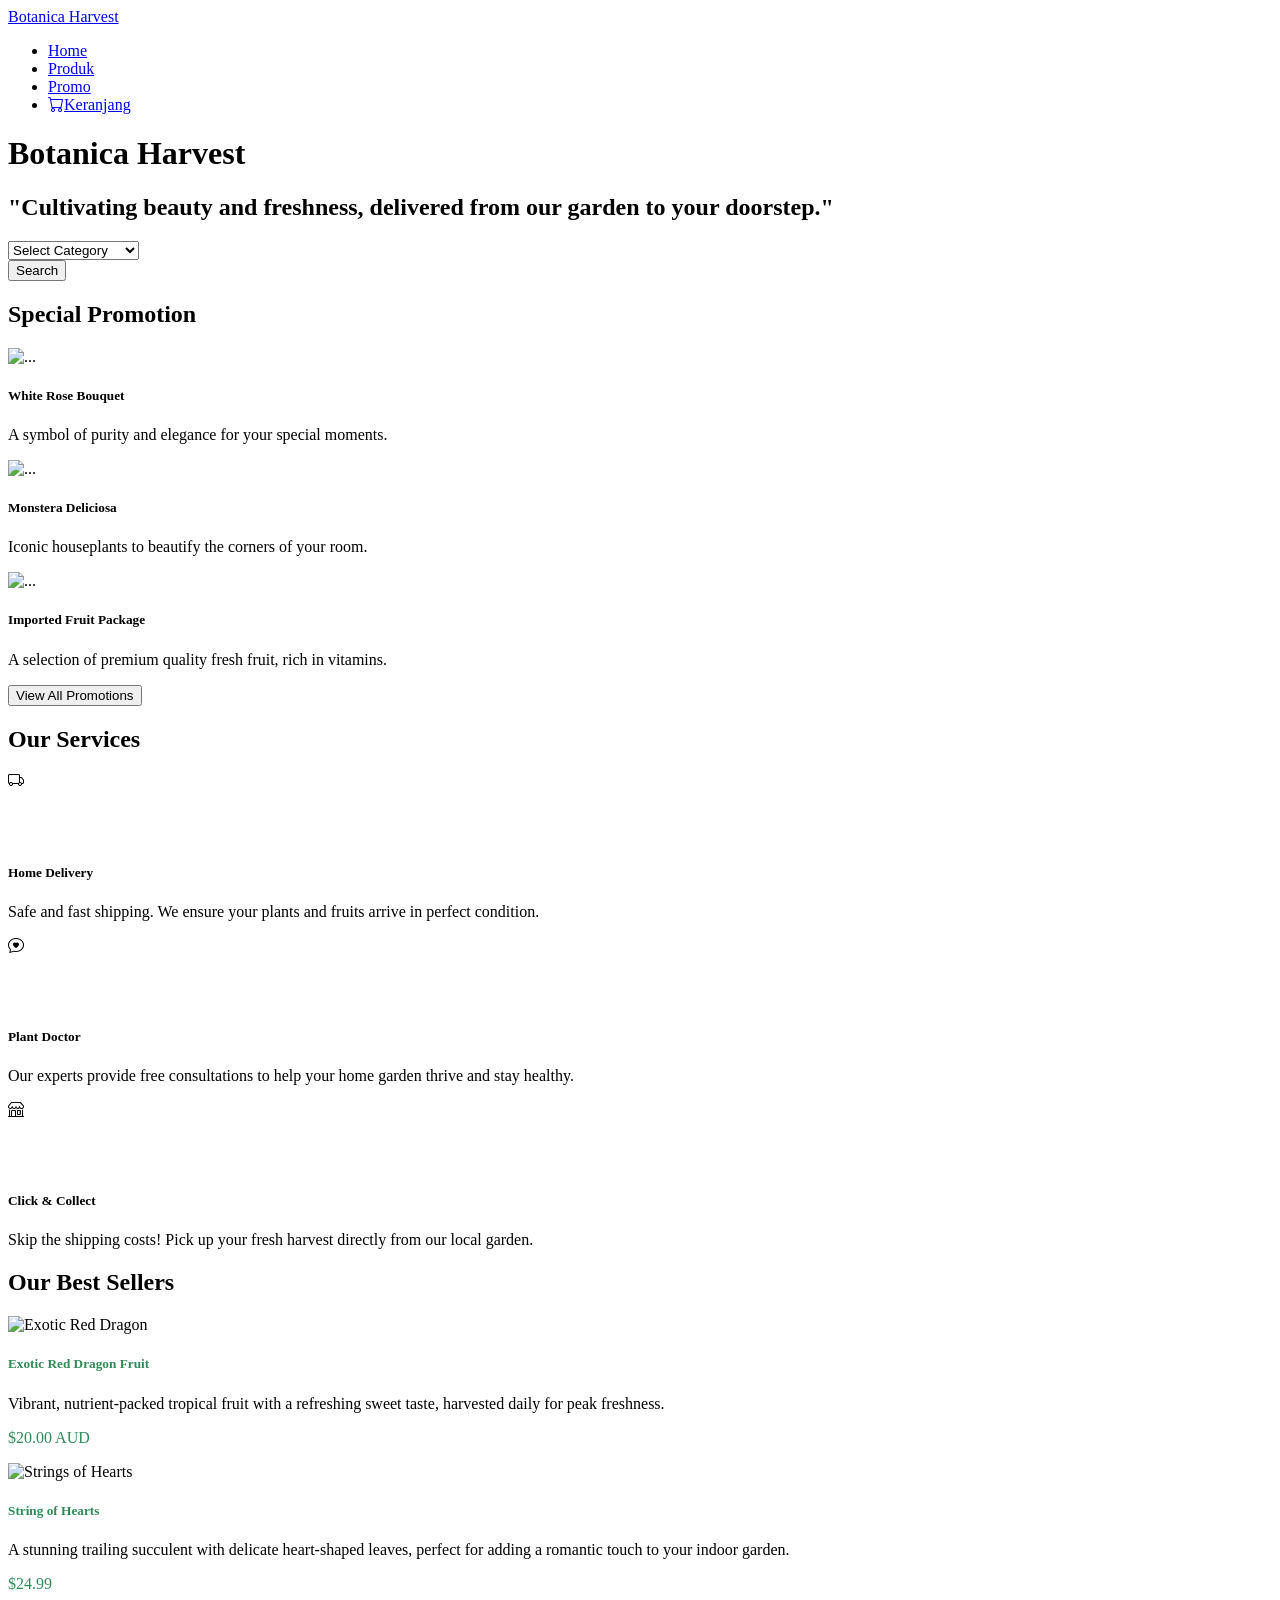
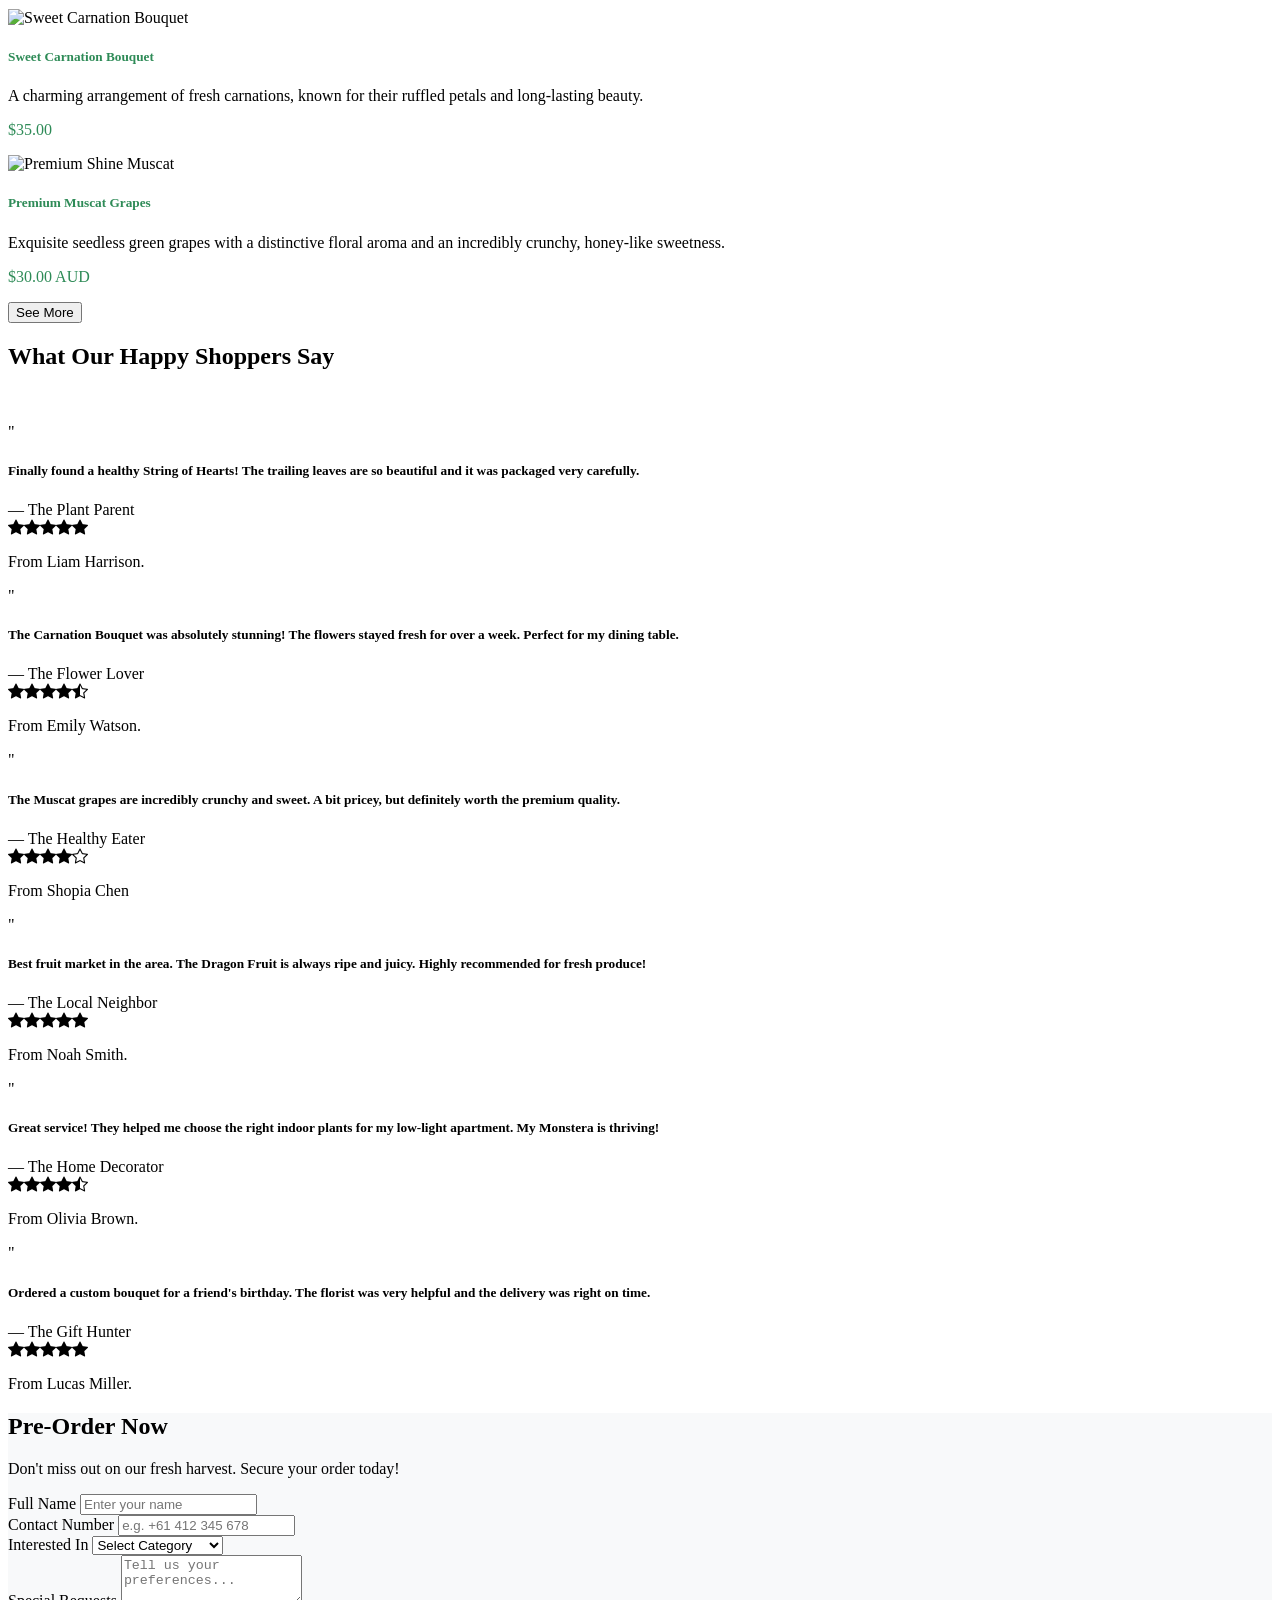
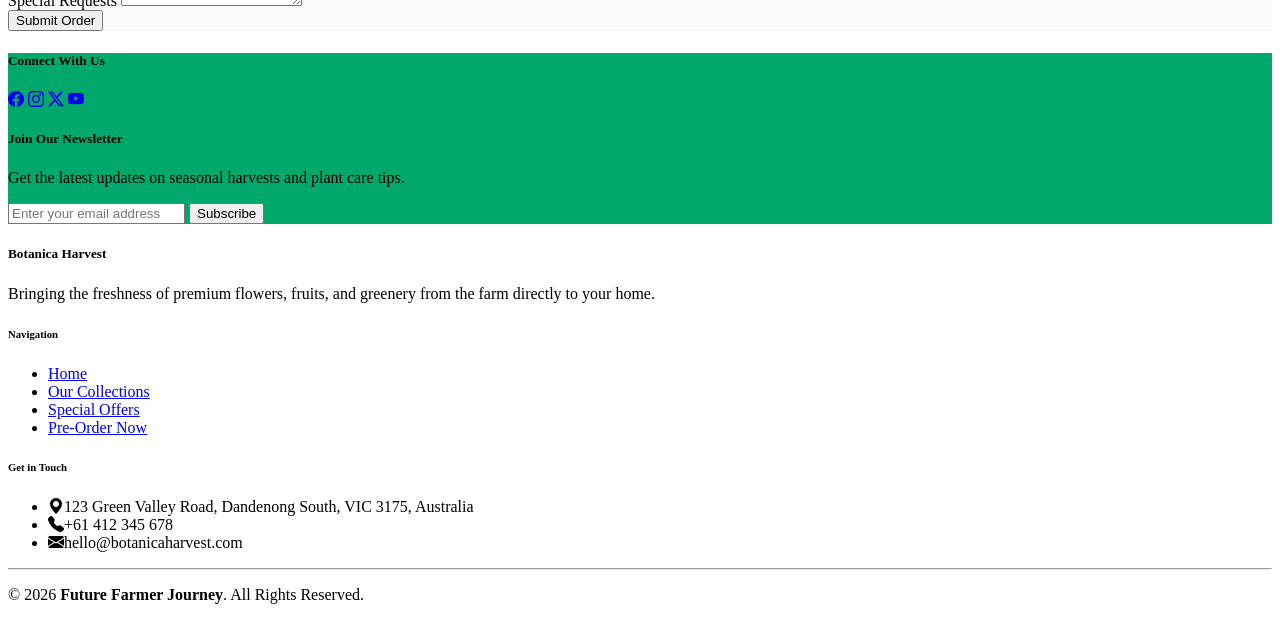
==== index.html @ 90f327cd "Add files via upload" ====
<!DOCTYPE html>
<html lang="en">
<head>
    <meta charset="UTF-8">
    <meta name="viewport" content="width=device-width, initial-scale=1.0">
    <title>Botanica Harvest | Home</title>
    
    <link rel="stylesheet" href="bootstrap-5.0.0-dist/css/bootstrap.min.css">
    <link rel="stylesheet" href="https://cdn.jsdelivr.net/npm/bootstrap-icons@1.13.1/font/bootstrap-icons.min.css">
    <link rel="stylesheet" href="css/style.css">
    <link rel="stylesheet" href="dist/css/lightbox.min.css">
</head>
<body>

    <nav class="navbar navbar-expand navbar-dark bg-dark main-color py-3">
        <div class="container-fluid"> 
            <a class="navbar-brand fw-bold fs-4 me-auto" href="index.html">Botanica Harvest</a>
            <ul class="navbar-nav flex-row">
                <li class="nav-item me-3 me-md-5">
                    <a class="nav-link active" aria-current="page" href="index.html">Home</a>
                </li>
                <li class="nav-item me-3 me-md-5">
                    <a class="nav-link" href="produk.html">Produk</a>
                </li>
                <li class="nav-item me-3 me-md-5">
                    <a class="nav-link" href="promo.html">Promo</a>
                </li>
                <li class="nav-item">
                    <a class="nav-link" href="keranjang.html"><i class="bi bi-cart"></i>Keranjang</a>
                </li>
            </ul>
        </div>
    </nav>

<div class="container-fluid banner align-items-center d-flex justify-content-center">
    <div class="container">
        <h1 class="text-light text-center display-5 mb-3">Botanica Harvest</h1>
        <h2 class="text-light text-center display-6 mb-4">"Cultivating beauty and freshness, delivered from our garden to your doorstep."</h2>
        <div class="col-md-8 offset-md-2">
            <div class="input-group input-group-lg mt-5">
                <select class="form-select" id="inputGroupSelect04">
                    <option selected>Select Category</option>
                    <option value="1">Fresh Bouquets</option>
                    <option value="2">Organic Fruits</option>
                    <option value="3">Indoor Plants</option>
                     <option value="4">Plant Consultation</option>
                </select>
                    <div class="input-group-append">
                        <button class="btn btn-lg btn-warning text-light" type="button">Search</button>
                    </div>
            </div>
        </div>
    </div>
</div>

<div class="container-fluid py-5">
    <div class="container">
        <h2 class="text-center ">Special Promotion</h2>
        <div class="row mt-5 g-4 justify-content-center">
    <div class="col-12 col-md-6 col-lg-4">
        <div class="card h-100 shadow-sm">
            <img src="image/product/thumb/white-flower.jpg" class="card-img-top" alt="...">
            <div class="card-body">
                <h5 class="card-title fw-bold">White Rose Bouquet</h5>
                <p class="card-text small">A symbol of purity and elegance for your special moments.</p>
            </div>
        </div>
    </div>

    <div class="col-12 col-md-6 col-lg-4">
        <div class="card h-100 shadow-sm">
            <img src="image/product/thumb/monstera.jpg" class="card-img-top" alt="...">
            <div class="card-body">
                <h5 class="card-title fw-bold">Monstera Deliciosa</h5>
                <p class="card-text small">Iconic houseplants to beautify the corners of your room.</p>
            </div>
        </div>
    </div>

    <div class="col-12 col-md-6 col-lg-4">
        <div class="card h-100 shadow-sm">
            <img src="image/product/thumb/premium-fruit.jpg" class="card-img-top" alt="...">
            <div class="card-body">
                <h5 class="card-title fw-bold">Imported Fruit Package</h5>
                <p class="card-text small">A selection of premium quality fresh fruit, rich in vitamins.</p>
            </div>
        </div>
    </div>
</div>
            <div class="text-center mt-4 d-flex justify-content-center">
                <button class="btn btn-warning btn-lg text-light">View All Promotions</button>
            </div>
        </div>
    </div>
</div>

<div class="container-fluid py-5 pelayanan">
    <div class="container">
        <h2 class="text-center text-light mb-5">Our Services</h2>

        <div class="row justify-content-center text-center text-light">

            <!-- Delivery -->
            <div class="col-sm-6 col-lg-4 mb-4 pelayanan-content">
            <div class="d-flex justify-content-center mb-3">
            <div class="icon-circle rounded-circle d-flex align-items-center justify-content-center border border-success border-2" style="width: 70px; height: 70px;">
            <i class="bi bi-truck fs-3 text-success"></i>
            </div>
            </div>
            <h5 class="text-success fw-bold">Home Delivery</h5>
            <p class="text-success small">Safe and fast shipping. We ensure your plants and fruits arrive in perfect condition.</p>
            </div>

            <!-- Doctor Plant -->
            <div class="col-sm-6 col-lg-4 mb-4 pelayanan-content">
            <div class="d-flex justify-content-center mb-3">
            <div class="icon-circle rounded-circle d-flex align-items-center justify-content-center border border-success border-2" style="width: 70px; height: 70px;">
            <i class="bi bi-chat-heart fs-3 text-success"></i>
            </div>
            </div>
            <h5 class="text-success fw-bold">Plant Doctor</h5>
            <p class="text-success small">Our experts provide free consultations to help your home garden thrive and stay healthy.</p>
            </div>
            <!-- Click & Collect -->
            <div class="col-sm-6 col-lg-4 mb-4 pelayanan-content">
            <div class="d-flex justify-content-center mb-3">
            <div class="icon-circle rounded-circle d-flex align-items-center justify-content-center border border-success border-2" style="width: 70px; height: 70px;">
            <i class="bi bi-shop fs-3 text-success"></i>
            </div>
            </div>
            <h5 class="text-success fw-bold">Click & Collect</h5>
           <p class="text-success small">Skip the shipping costs! Pick up your fresh harvest directly from our local garden.</p>
          </div>
        </div>
    </div>
</div>


<div class="container-fluid py-5 menu-favorit">
    <div class="container">
        <h2 class="text-center mb-5">Our Best Sellers</h2>

        <div class="row justify-content-center">

            <!-- Card 1:Exotic Red Dragon Fruit -->
            <div class="col-sm-6 col-lg-3 mb-4 menu-favorit-content">
                <div class="card border-0 shadow-sm">
                    <img src="image/product/thumb/dragon-fruit.jpg" class="card-img-top" alt="Exotic Red Dragon" style="height: 210px; object-fit: cover;">
                    <div class="card-body text-center">
                        <h5 class="card-title fw-bold" style="color: #2E8B57;">Exotic Red Dragon Fruit</h5>
                        <p class="card-text text-muted small">Vibrant, nutrient-packed tropical fruit with a refreshing sweet taste, harvested daily for peak freshness.</p>
                        <p class="fw-bold" style="color: #2E8B57;">$20.00 AUD</p>
                    </div>
                </div>
            </div>

            <!-- Card 2: String of Hearts -->
            <div class="col-sm-6 col-lg-3 mb-4 menu-favorit-content">
                <div class="card border-0 shadow-sm">
                    <img src="image/product/thumb/heart-string-plant.jpg" class="card-img-top" alt="Strings of Hearts" style="height: 210px; object-fit: cover;">
                    <div class="card-body text-center">
                        <h5 class="card-title fw-bold" style="color: #2E8B57;">String of Hearts</h5>
                        <p class="card-text text-muted small">A stunning trailing succulent with delicate heart-shaped leaves, perfect for adding a romantic touch to your indoor garden.</p>
                        <p class="fw-bold" style="color: #2E8B57;"<>$24.99</p>
                    </div>
                </div>
            </div>

            <!-- Card 3: Sweet Carnation Bouquet -->
            <div class="col-sm-6 col-lg-3 mb-4 menu-favorit-content">
                <div class="card border-0 shadow-sm">
                    <img src="image/product/thumb/buket-anyelir.jpg" class="card-img-top" alt="Sweet Carnation Bouquet" style="height: 210px; object-fit: cover;">
                    <div class="card-body text-center">
                        <h5 class="card-title fw-bold" style="color: #2E8B57;">Sweet Carnation Bouquet</h5>
                        <p class="card-text text-muted small">A charming arrangement of fresh carnations, known for their ruffled petals and long-lasting beauty.</p>
                        <p class="fw-bold" style="color: #2E8B57;">$35.00</p>
                    </div>
                </div>
            </div>

            <!-- Card 4: Premium Muscat Grapes -->
            <div class="col-sm-6 col-lg-3 mb-4 menu-favorit-content">
                <div class="card border-0 shadow-sm">
                    <img src="image/product/thumb/muscat-grape.jpg" class="card-img-top" alt="Premium Shine Muscat" style="height: 210px; object-fit: cover;">
                    <div class="card-body text-center">
                        <h5 class="card-title fw-bold" style="color: #2E8B57;">Premium Muscat Grapes</h5>
                        <p class="card-text text-muted small">Exquisite seedless green grapes with a distinctive floral aroma and an incredibly crunchy, honey-like sweetness.</p>
                        <p class="fw-bold" style="color: #2E8B57;">$30.00 AUD</p>
                    </div>
                </div>
            </div>

        </div>

        <!-- Buttom -->
        <div class="text-center mt-3">
            <button class="btn btn-warning btn-lg text-light px-4">See More</button>
        </div>

    </div>
</div>

<div class="container-fluid py-5 testimony">
    <div class="container">
        <h2 class="text-center text-light mb-2">What Our Happy Shoppers Say</h2>
        <p class="text-center mb-5" style="color: rgba(255,255,255,0.6); font-size: 0.95rem;">"Real stories from our botanical community about their harvest experience."</p>

        <div class="row g-4">

            <!-- Card 1 -->
            <div class="col-sm-6 col-lg-4">
                <div class="testimony-card">
                    <div class="quote-icon">"</div>
                    <h5>Finally found a healthy String of Hearts! The trailing leaves are so beautiful and it was packaged very carefully.</h5>
                    <div class="author">— The Plant Parent</div>
                    <div class="stars">
                        <i class="bi bi-star-fill"></i><i class="bi bi-star-fill"></i><i class="bi bi-star-fill"></i><i class="bi bi-star-fill"></i><i class="bi bi-star-fill"></i>
                    </div>
                    <p>From Liam Harrison.</p>
                </div>
            </div>

            <!-- Card 2 -->
            <div class="col-sm-6 col-lg-4">
                <div class="testimony-card">
                    <div class="quote-icon">"</div>
                    <h5>The Carnation Bouquet was absolutely stunning! The flowers stayed fresh for over a week. Perfect for my dining table.</h5>
                    <div class="author">— The Flower Lover</div>
                    <div class="stars">
                        <i class="bi bi-star-fill"></i><i class="bi bi-star-fill"></i><i class="bi bi-star-fill"></i><i class="bi bi-star-fill"></i><i class="bi bi-star-half"></i>
                    </div>
                    <p>From Emily Watson.</p>
                </div>
            </div>

            <!-- Card 3 -->
            <div class="col-sm-6 col-lg-4">
                <div class="testimony-card">
                    <div class="quote-icon">"</div>
                    <h5>The Muscat grapes are incredibly crunchy and sweet. A bit pricey, but definitely worth the premium quality.</h5>
                    <div class="author">— The Healthy Eater</div>
                    <div class="stars">
                        <i class="bi bi-star-fill"></i><i class="bi bi-star-fill"></i><i class="bi bi-star-fill"></i><i class="bi bi-star-fill"></i><i class="bi bi-star"></i>
                    </div>
                    <p>From Shopia Chen</p>
                </div>
            </div>

            <!-- Card 4 -->
            <div class="col-sm-6 col-lg-4">
                <div class="testimony-card">
                    <div class="quote-icon">"</div>
                    <h5>Best fruit market in the area. The Dragon Fruit is always ripe and juicy. Highly recommended for fresh produce!</h5>
                    <div class="author">— The Local Neighbor</div>
                    <div class="stars">
                        <i class="bi bi-star-fill"></i><i class="bi bi-star-fill"></i><i class="bi bi-star-fill"></i><i class="bi bi-star-fill"></i><i class="bi bi-star-fill"></i>
                    </div>
                    <p>From Noah Smith.</p>
                </div>
            </div>

            <!-- Card 5 -->
            <div class="col-sm-6 col-lg-4">
                <div class="testimony-card">
                    <div class="quote-icon">"</div>
                    <h5>Great service! They helped me choose the right indoor plants for my low-light apartment. My Monstera is thriving!</h5>
                    <div class="author">— The Home Decorator</div>
                    <div class="stars">
                        <i class="bi bi-star-fill"></i><i class="bi bi-star-fill"></i><i class="bi bi-star-fill"></i><i class="bi bi-star-fill"></i><i class="bi bi-star-half"></i>
                    </div>
                    <p>From Olivia Brown.</p>
                </div>
            </div>

            <!-- Card 6 -->
            <div class="col-sm-6 col-lg-4">
                <div class="testimony-card">
                    <div class="quote-icon">"</div>
                    <h5>Ordered a custom bouquet for a friend's birthday. The florist was very helpful and the delivery was right on time.</h5>
                    <div class="author">— The Gift Hunter</div>
                    <div class="stars">
                        <i class="bi bi-star-fill"></i><i class="bi bi-star-fill"></i><i class="bi bi-star-fill"></i><i class="bi bi-star-fill"></i><i class="bi bi-star-fill"></i>
                    </div>
                    <p>From Lucas Miller.</p>
                </div>
            </div>
        </div>
    </div>
</div>

<div class="container-fluid py-5" style="background-color: #f8f9fa;">
    <div class="container">

        <h2 class="text-center text-success fw-bold mb-2">Pre-Order Now</h2>
        <p class="text-center text-muted mb-5">Don't miss out on our fresh harvest. Secure your order today!</p>

        <div class="row justify-content-center">
            <div class="col-md-6 border border-success p-4 rounded-3 bg-white shadow-sm">

                <div class="mb-3">
                    <label class="form-label fw-bold text-success">Full Name</label>
                    <input type="text" class="form-control border-success" placeholder="Enter your name">
                </div>

                <div class="mb-3">
                    <label class="form-label fw-bold text-success">Contact Number</label>
                    <input type="text" class="form-control border-success" placeholder="e.g. +61 412 345 678">
                </div>

                <div class="mb-3">
                    <label class="form-label fw-bold text-success">Interested In</label>
                    <select class="form-select border-success">
                        <option selected>Select Category</option>
                        <option value="1">Fresh Bouquets</option>
                        <option value="2">Exotic Fruits</option>
                        <option value="3">Indoor Plants</option>
                        <option value="4">Plant Consultation</option>
                    </select>
                </div>

                <div class="mb-4">
                    <label class="form-label fw-bold text-success">Special Requests</label>
                    <textarea class="form-control border-success" rows="3" placeholder="Tell us your preferences..."></textarea>
                </div>

                <div class="d-grid">
                    <button class="btn btn-success text-light fw-bold py-2">Submit Order</button>
                </div>

            </div>
        </div>

    </div>
</div>

<!-- SECTION FOOTER -->
<div class="container-fluid py-5" style="background-color: #00A86B ;">
    <div class="container">

        <h5 class="text-center text-light mb-4 fw-bold">Connect With Us</h5>
        <div class="d-flex justify-content-center mb-5" style="gap: 50px">
            <a href="#" class="text-light fs-3"><i class="bi bi-facebook"></i></a>
            <a href="#" class="text-light fs-3"><i class="bi bi-instagram"></i></a>
            <a href="#" class="text-light fs-3"><i class="bi bi-twitter-x"></i></a>
            <a href="#" class="text-light fs-3"><i class="bi bi-youtube"></i></a>
        </div>

        <h5 class="text-center text-light mb-1 fw-bold">Join Our Newsletter</h5>
        <p class="text-center text-light opacity-50 mb-4">Get the latest updates on seasonal harvests and plant care tips.</p>

        <div class="row justify-content-center">
            <div class="col-md-6">
                <div class="input-group shadow-sm">
                    <input type="email" class="form-control border-0" placeholder="Enter your email address">
                    <button class="btn btn-success text-light fw-bold px-4">Subscribe</button>
                </div>
            </div>
        </div>

    </div>
</div>

<footer class="bg-dark text-light py-5">
    <div class="container">
        <div class="row text-center text-md-start">

            <div class="col-md-4 mb-4 mb-md-0">
                <h5 class="fw-bold text-success">Botanica Harvest</h5>
                <p class="text-muted small">Bringing the freshness of premium flowers, fruits, and greenery from the farm directly to your home.</p>
            </div>

            <div class="col-md-4 mb-4 mb-md-0">
                <h6 class="fw-bold mb-3">Navigation</h6>
                <ul class="list-unstyled">
                    <li><a href="#" class="text-muted text-decoration-none small">Home</a></li>
                    <li><a href="#" class="text-muted text-decoration-none small">Our Collections</a></li>
                    <li><a href="#" class="text-muted text-decoration-none small">Special Offers</a></li>
                    <li><a href="#" class="text-muted text-decoration-none small">Pre-Order Now</a></li>
                </ul>
            </div>
            
            <div class="col-md-4">
                <h6 class="fw-bold mb-3">Get in Touch</h6>
                <ul class="list-unstyled text-muted small">
                    <li class="mb-2"><i class="bi bi-geo-alt-fill me-2 text-success"></i>123 Green Valley Road, Dandenong South, VIC 3175, Australia</li>
                    <li class="mb-2"><i class="bi bi-telephone-fill me-2 text-success"></i>+61 412 345 678</li>
                    <li><i class="bi bi-envelope-fill me-2 text-success"></i>hello@botanicaharvest.com</li>
                </ul>
            </div>
        </div>

        <hr class="border-secondary mt-5 mb-4">
        
        <p class="text-center text-muted small mb-0">
            &copy; 2026 <strong>Future Farmer Journey</strong>. All Rights Reserved.
        </p>
    </div>
</footer>
<script src="https://cdn.jsdelivr.net/npm/bootstrap@5.3.0/dist/js/bootstrap.bundle.min.j
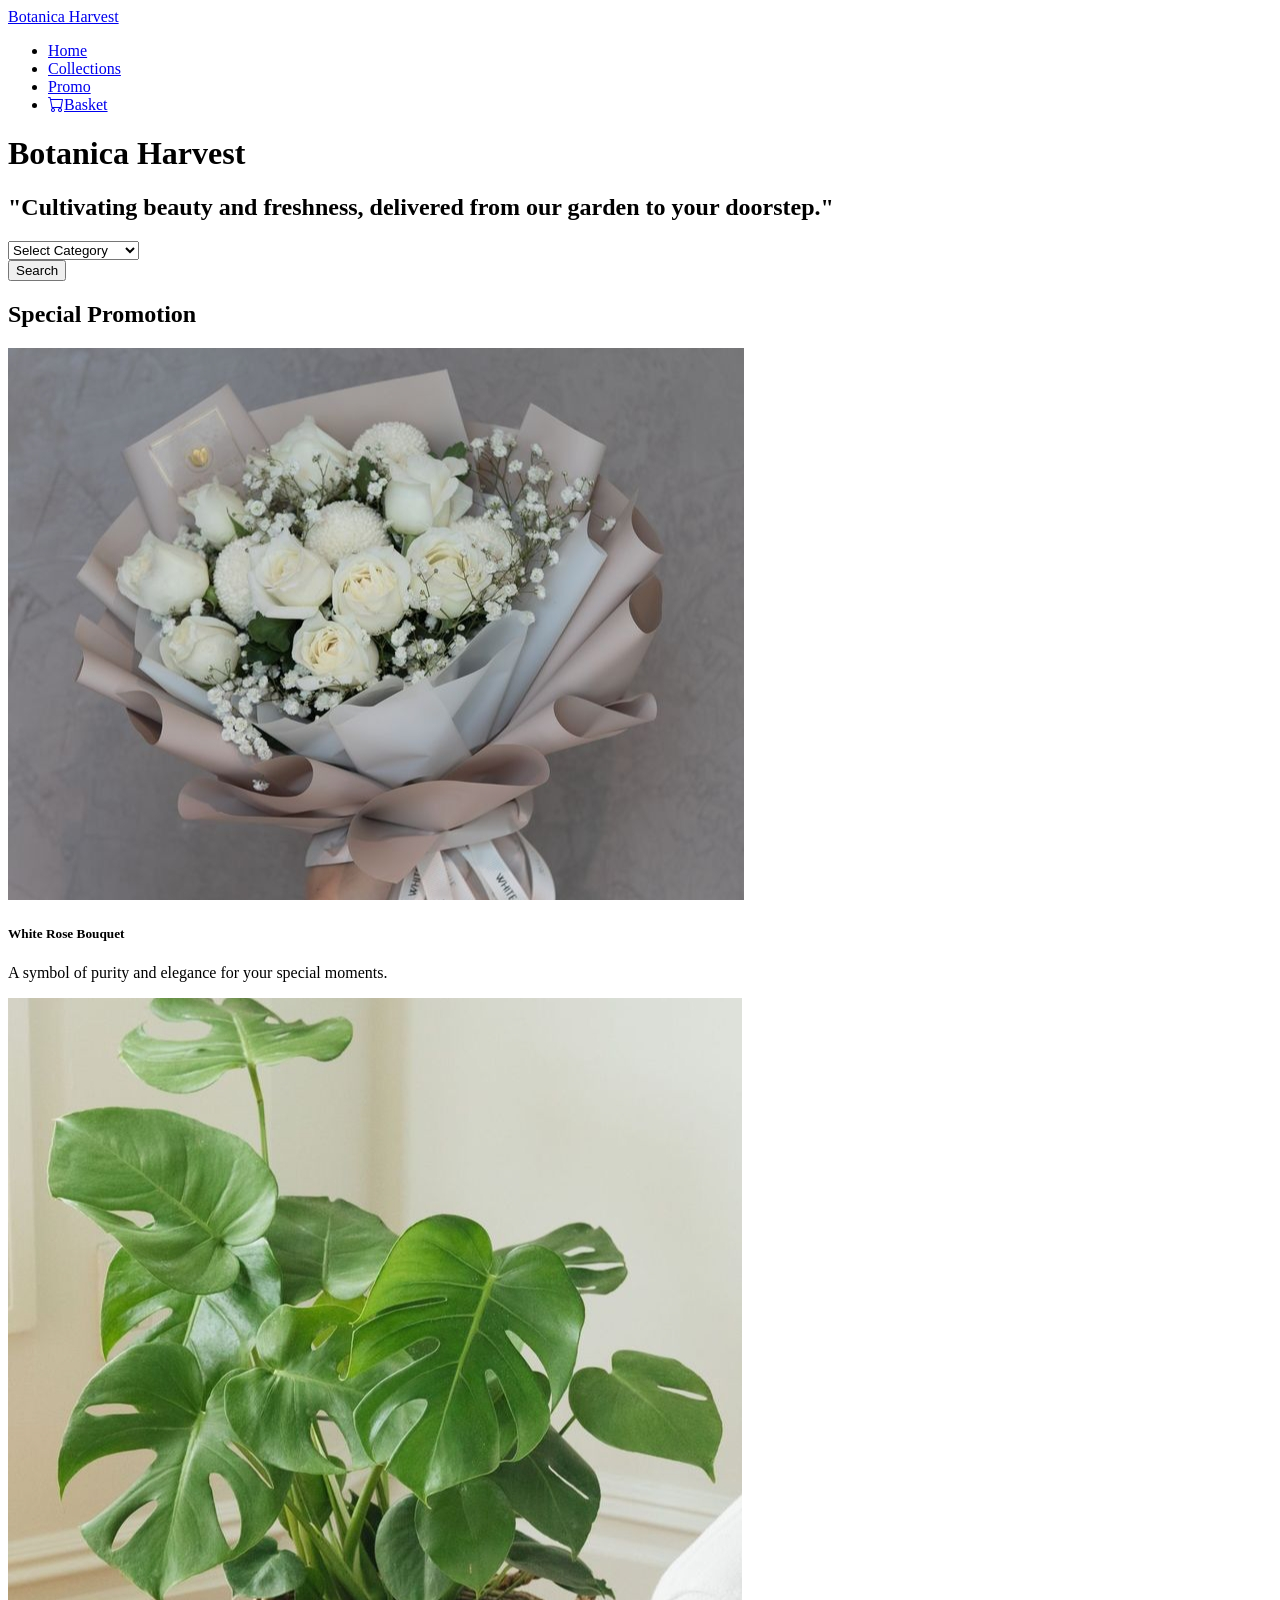
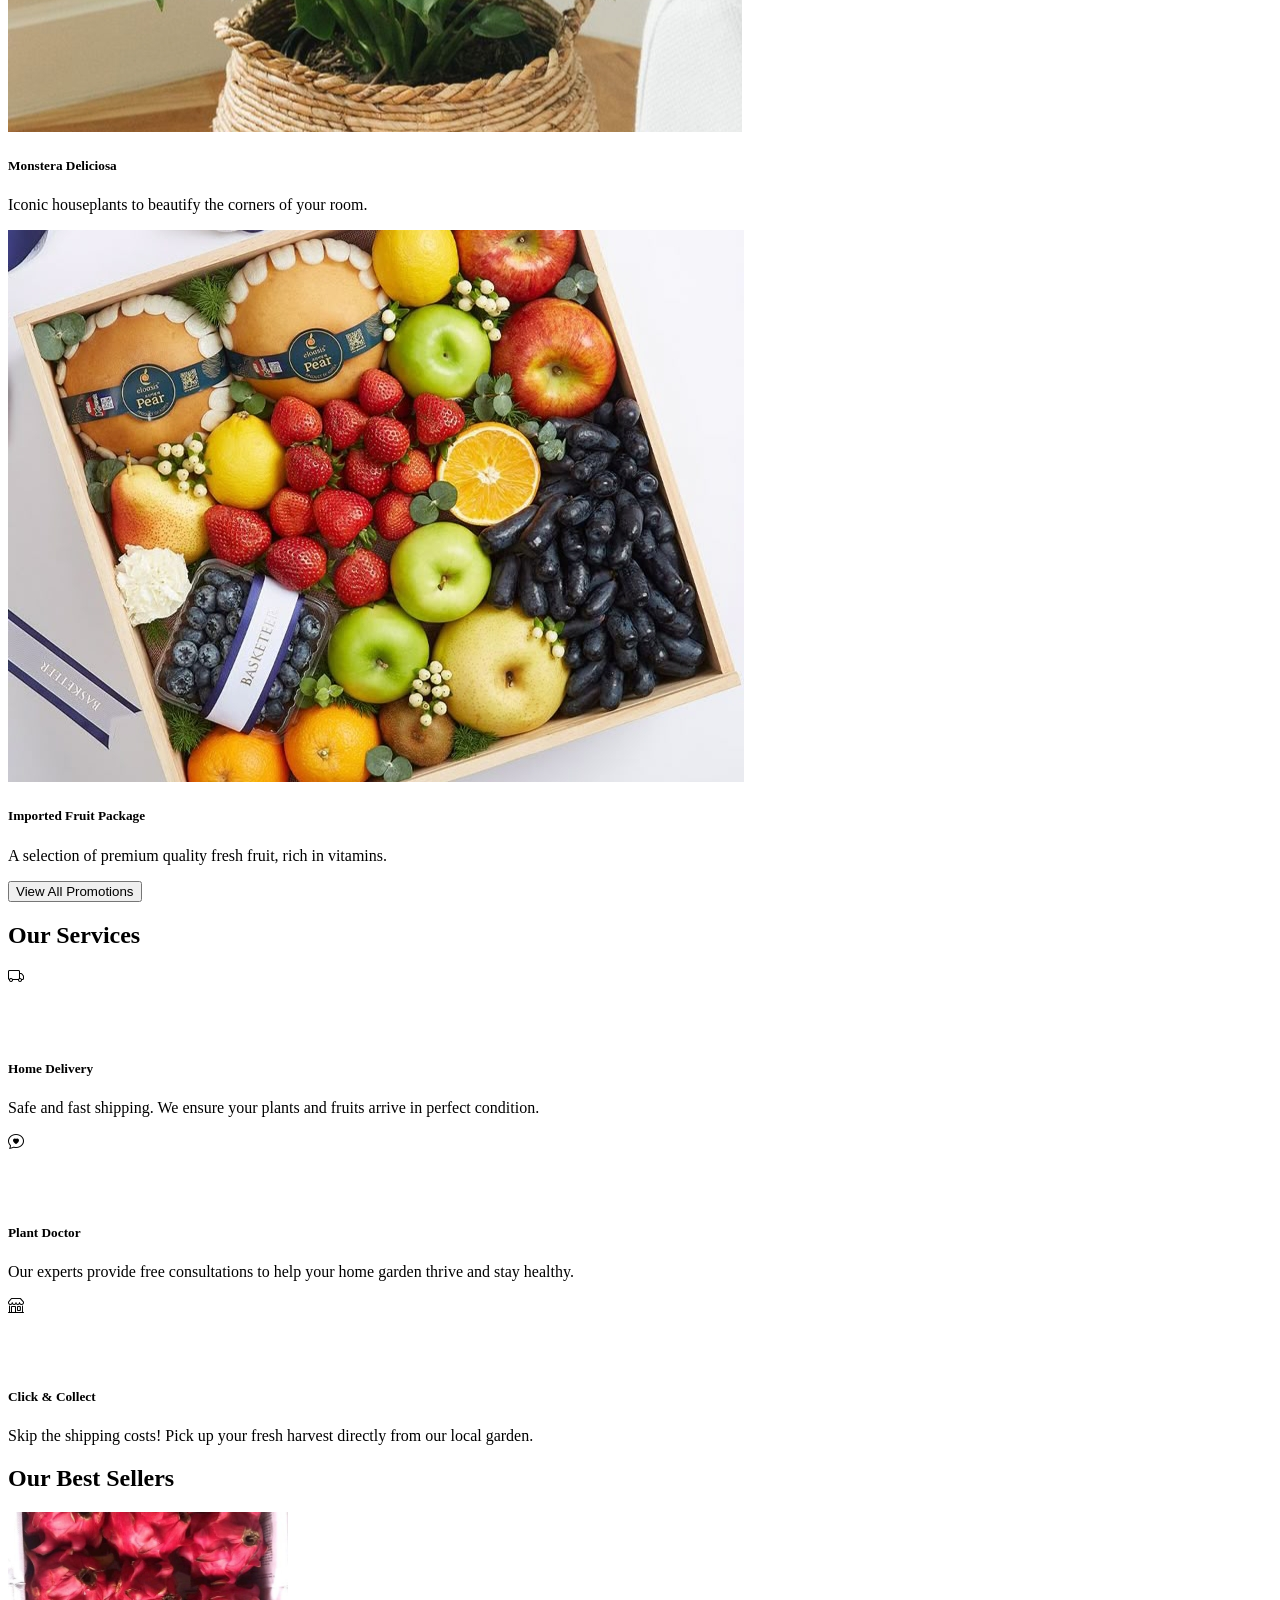
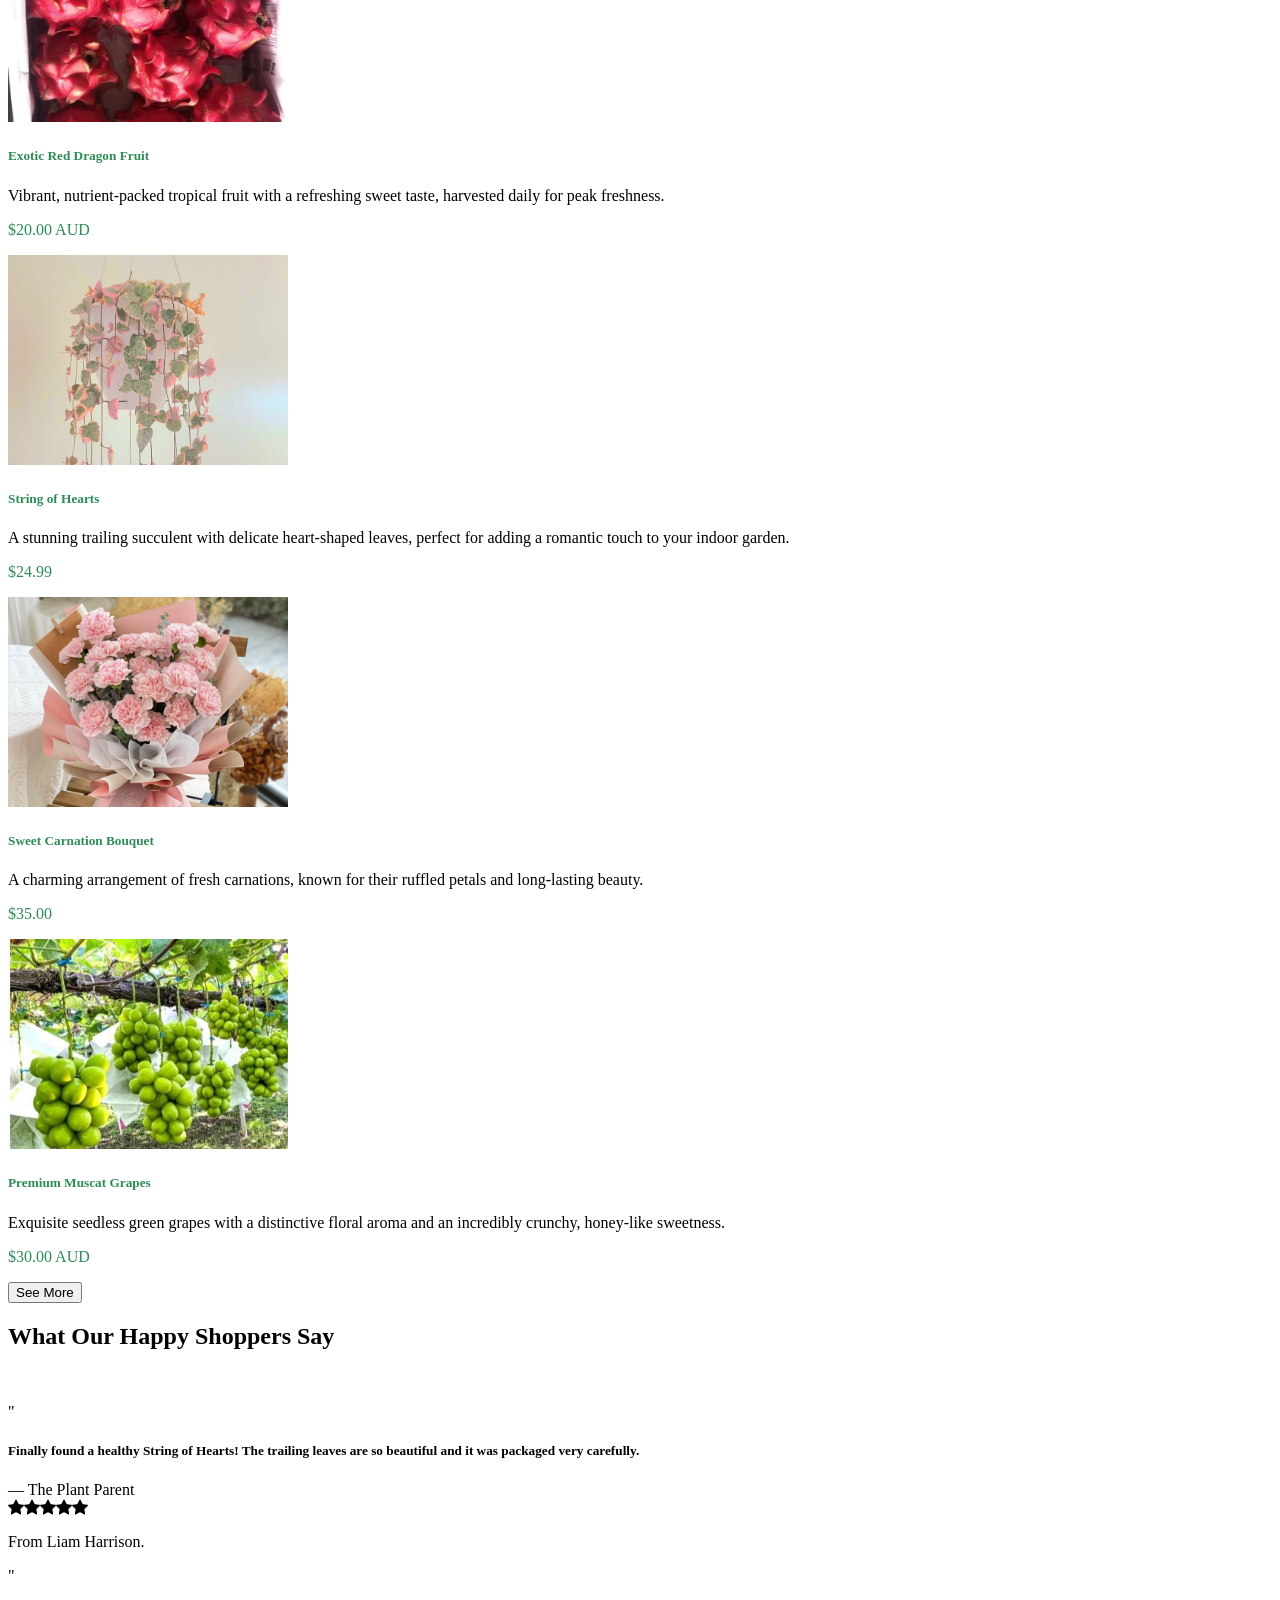
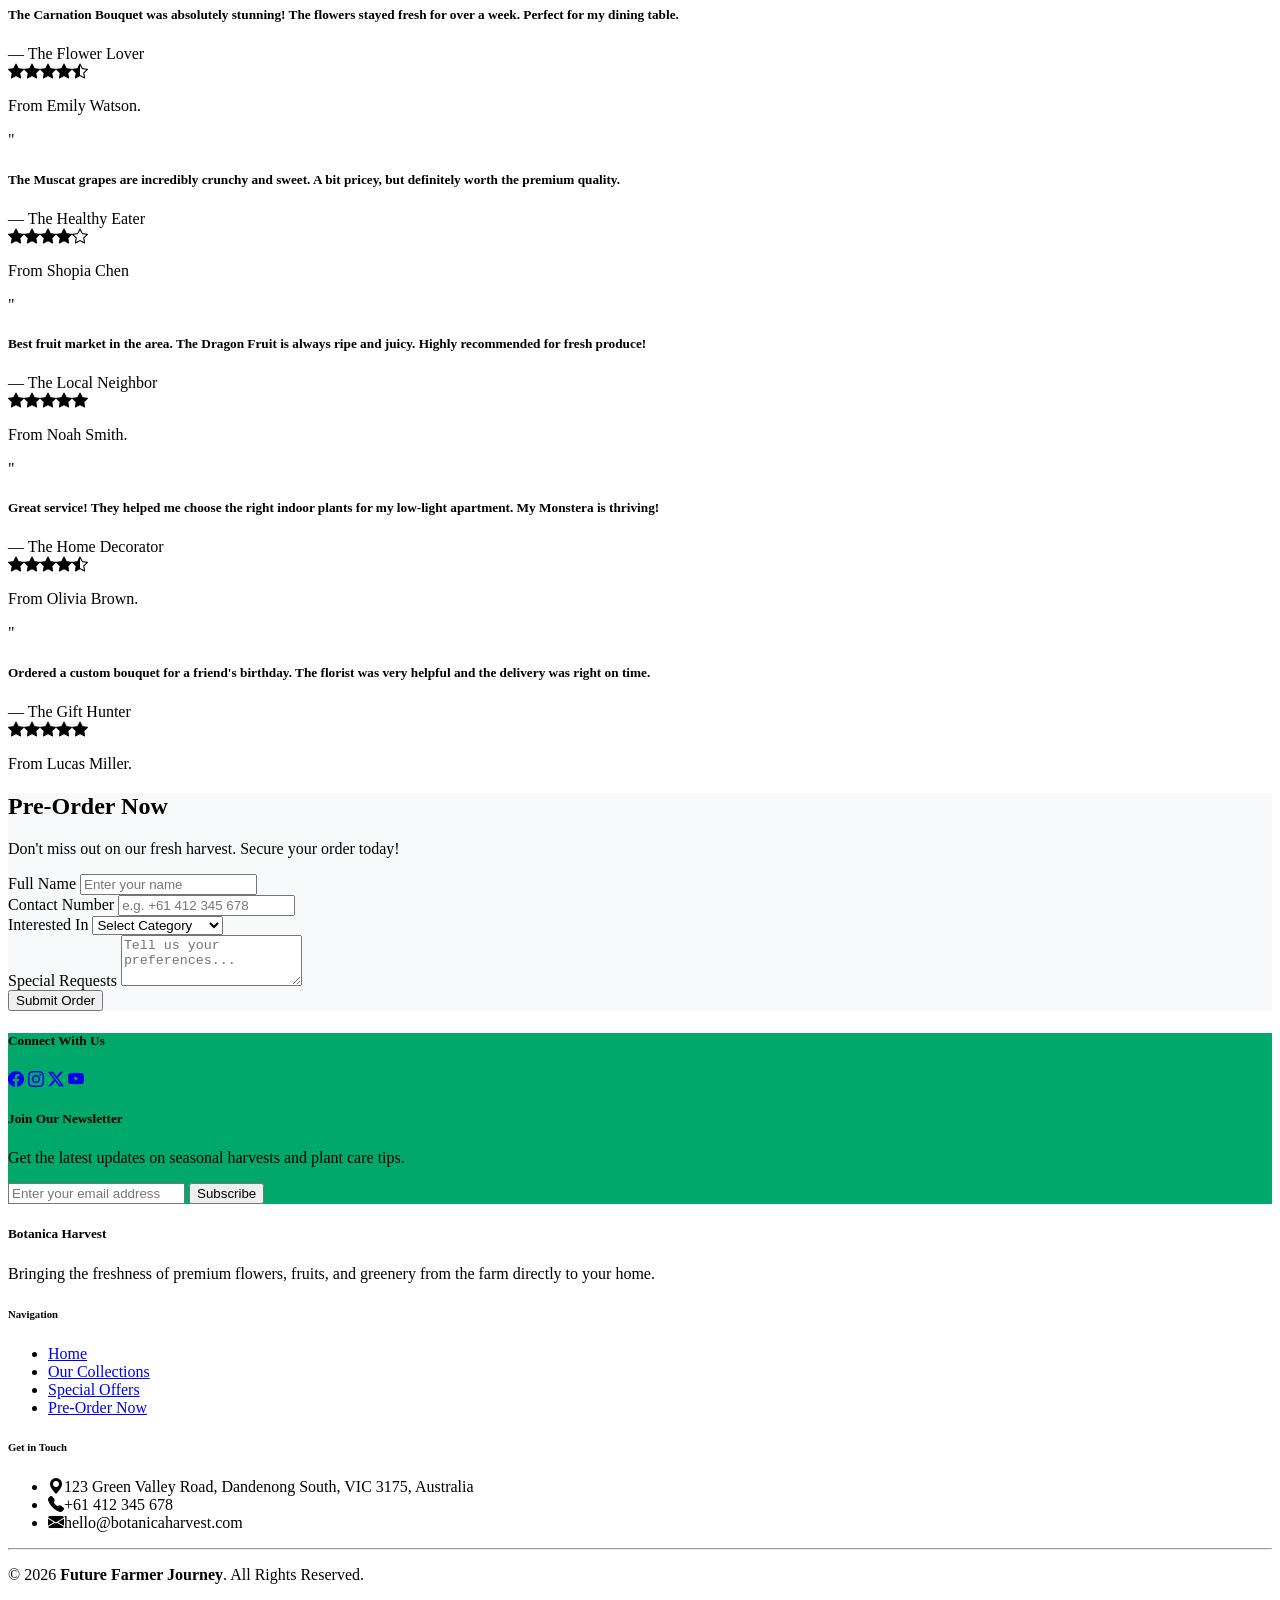
==== commit 0749b35c: "Add files via upload" ====
--- a/index.html
+++ b/index.html
@@ -20,13 +20,13 @@
                     <a class="nav-link active" aria-current="page" href="index.html">Home</a>
                 </li>
                 <li class="nav-item me-3 me-md-5">
-                    <a class="nav-link" href="produk.html">Produk</a>
+                    <a class="nav-link" href="produk.html">Collections</a>
                 </li>
                 <li class="nav-item me-3 me-md-5">
                     <a class="nav-link" href="promo.html">Promo</a>
                 </li>
                 <li class="nav-item">
-                    <a class="nav-link" href="keranjang.html"><i class="bi bi-cart"></i>Keranjang</a>
+                    <a class="nav-link" href="keranjang.html"><i class="bi bi-cart"></i>Basket</a>
                 </li>
             </ul>
         </div>
@@ -42,7 +42,7 @@
                     <option selected>Select Category</option>
                     <option value="1">Fresh Bouquets</option>
                     <option value="2">Organic Fruits</option>
-                    <option value="3">Indoor Plants</option>
+                    <option value="3">House Plants</option>
                      <option value="4">Plant Consultation</option>
                 </select>
                     <div class="input-group-append">
@@ -59,7 +59,7 @@
         <div class="row mt-5 g-4 justify-content-center">
     <div class="col-12 col-md-6 col-lg-4">
         <div class="card h-100 shadow-sm">
-            <img src="image/product/thumb/white-flower.jpg" class="card-img-top" alt="...">
+            <img src="white-flower.jpg" class="card-img-top" alt="...">
             <div class="card-body">
                 <h5 class="card-title fw-bold">White Rose Bouquet</h5>
                 <p class="card-text small">A symbol of purity and elegance for your special moments.</p>
@@ -69,7 +69,7 @@
 
     <div class="col-12 col-md-6 col-lg-4">
         <div class="card h-100 shadow-sm">
-            <img src="image/product/thumb/monstera.jpg" class="card-img-top" alt="...">
+            <img src="monstera.jpg" class="card-img-top" alt="...">
             <div class="card-body">
                 <h5 class="card-title fw-bold">Monstera Deliciosa</h5>
                 <p class="card-text small">Iconic houseplants to beautify the corners of your room.</p>
@@ -79,7 +79,7 @@
 
     <div class="col-12 col-md-6 col-lg-4">
         <div class="card h-100 shadow-sm">
-            <img src="image/product/thumb/premium-fruit.jpg" class="card-img-top" alt="...">
+            <img src="premium-fruit.jpg" class="card-img-top" alt="...">
             <div class="card-body">
                 <h5 class="card-title fw-bold">Imported Fruit Package</h5>
                 <p class="card-text small">A selection of premium quality fresh fruit, rich in vitamins.</p>
@@ -145,7 +145,7 @@
             <!-- Card 1:Exotic Red Dragon Fruit -->
             <div class="col-sm-6 col-lg-3 mb-4 menu-favorit-content">
                 <div class="card border-0 shadow-sm">
-                    <img src="image/product/thumb/dragon-fruit.jpg" class="card-img-top" alt="Exotic Red Dragon" style="height: 210px; object-fit: cover;">
+                    <img src="dragon-fruit.jpg" class="card-img-top" alt="Exotic Red Dragon" style="height: 210px; object-fit: cover;">
                     <div class="card-body text-center">
                         <h5 class="card-title fw-bold" style="color: #2E8B57;">Exotic Red Dragon Fruit</h5>
                         <p class="card-text text-muted small">Vibrant, nutrient-packed tropical fruit with a refreshing sweet taste, harvested daily for peak freshness.</p>
@@ -157,7 +157,7 @@
             <!-- Card 2: String of Hearts -->
             <div class="col-sm-6 col-lg-3 mb-4 menu-favorit-content">
                 <div class="card border-0 shadow-sm">
-                    <img src="image/product/thumb/heart-string-plant.jpg" class="card-img-top" alt="Strings of Hearts" style="height: 210px; object-fit: cover;">
+                    <img src="heart-string-plant.jpg" class="card-img-top" alt="Strings of Hearts" style="height: 210px; object-fit: cover;">
                     <div class="card-body text-center">
                         <h5 class="card-title fw-bold" style="color: #2E8B57;">String of Hearts</h5>
                         <p class="card-text text-muted small">A stunning trailing succulent with delicate heart-shaped leaves, perfect for adding a romantic touch to your indoor garden.</p>
@@ -169,7 +169,7 @@
             <!-- Card 3: Sweet Carnation Bouquet -->
             <div class="col-sm-6 col-lg-3 mb-4 menu-favorit-content">
                 <div class="card border-0 shadow-sm">
-                    <img src="image/product/thumb/buket-anyelir.jpg" class="card-img-top" alt="Sweet Carnation Bouquet" style="height: 210px; object-fit: cover;">
+                    <img src="buket-anyelir.jpg" class="card-img-top" alt="Sweet Carnation Bouquet" style="height: 210px; object-fit: cover;">
                     <div class="card-body text-center">
                         <h5 class="card-title fw-bold" style="color: #2E8B57;">Sweet Carnation Bouquet</h5>
                         <p class="card-text text-muted small">A charming arrangement of fresh carnations, known for their ruffled petals and long-lasting beauty.</p>
@@ -181,7 +181,7 @@
             <!-- Card 4: Premium Muscat Grapes -->
             <div class="col-sm-6 col-lg-3 mb-4 menu-favorit-content">
                 <div class="card border-0 shadow-sm">
-                    <img src="image/product/thumb/muscat-grape.jpg" class="card-img-top" alt="Premium Shine Muscat" style="height: 210px; object-fit: cover;">
+                    <img src="muscat-grape.jpg" class="card-img-top" alt="Premium Shine Muscat" style="height: 210px; object-fit: cover;">
                     <div class="card-body text-center">
                         <h5 class="card-title fw-bold" style="color: #2E8B57;">Premium Muscat Grapes</h5>
                         <p class="card-text text-muted small">Exquisite seedless green grapes with a distinctive floral aroma and an incredibly crunchy, honey-like sweetness.</p>
@@ -373,7 +373,7 @@
                 <h6 class="fw-bold mb-3">Navigation</h6>
                 <ul class="list-unstyled">
                     <li><a href="#" class="text-muted text-decoration-none small">Home</a></li>
-                    <li><a href="#" class="text-muted text-decoration-none small">Our Collections</a></li>
+                    <li><a href="produk.html" class="text-muted text-decoration-none small">Our Collections</a></li>
                     <li><a href="#" class="text-muted text-decoration-none small">Special Offers</a></li>
                     <li><a href="#" class="text-muted text-decoration-none small">Pre-Order Now</a></li>
                 </ul>
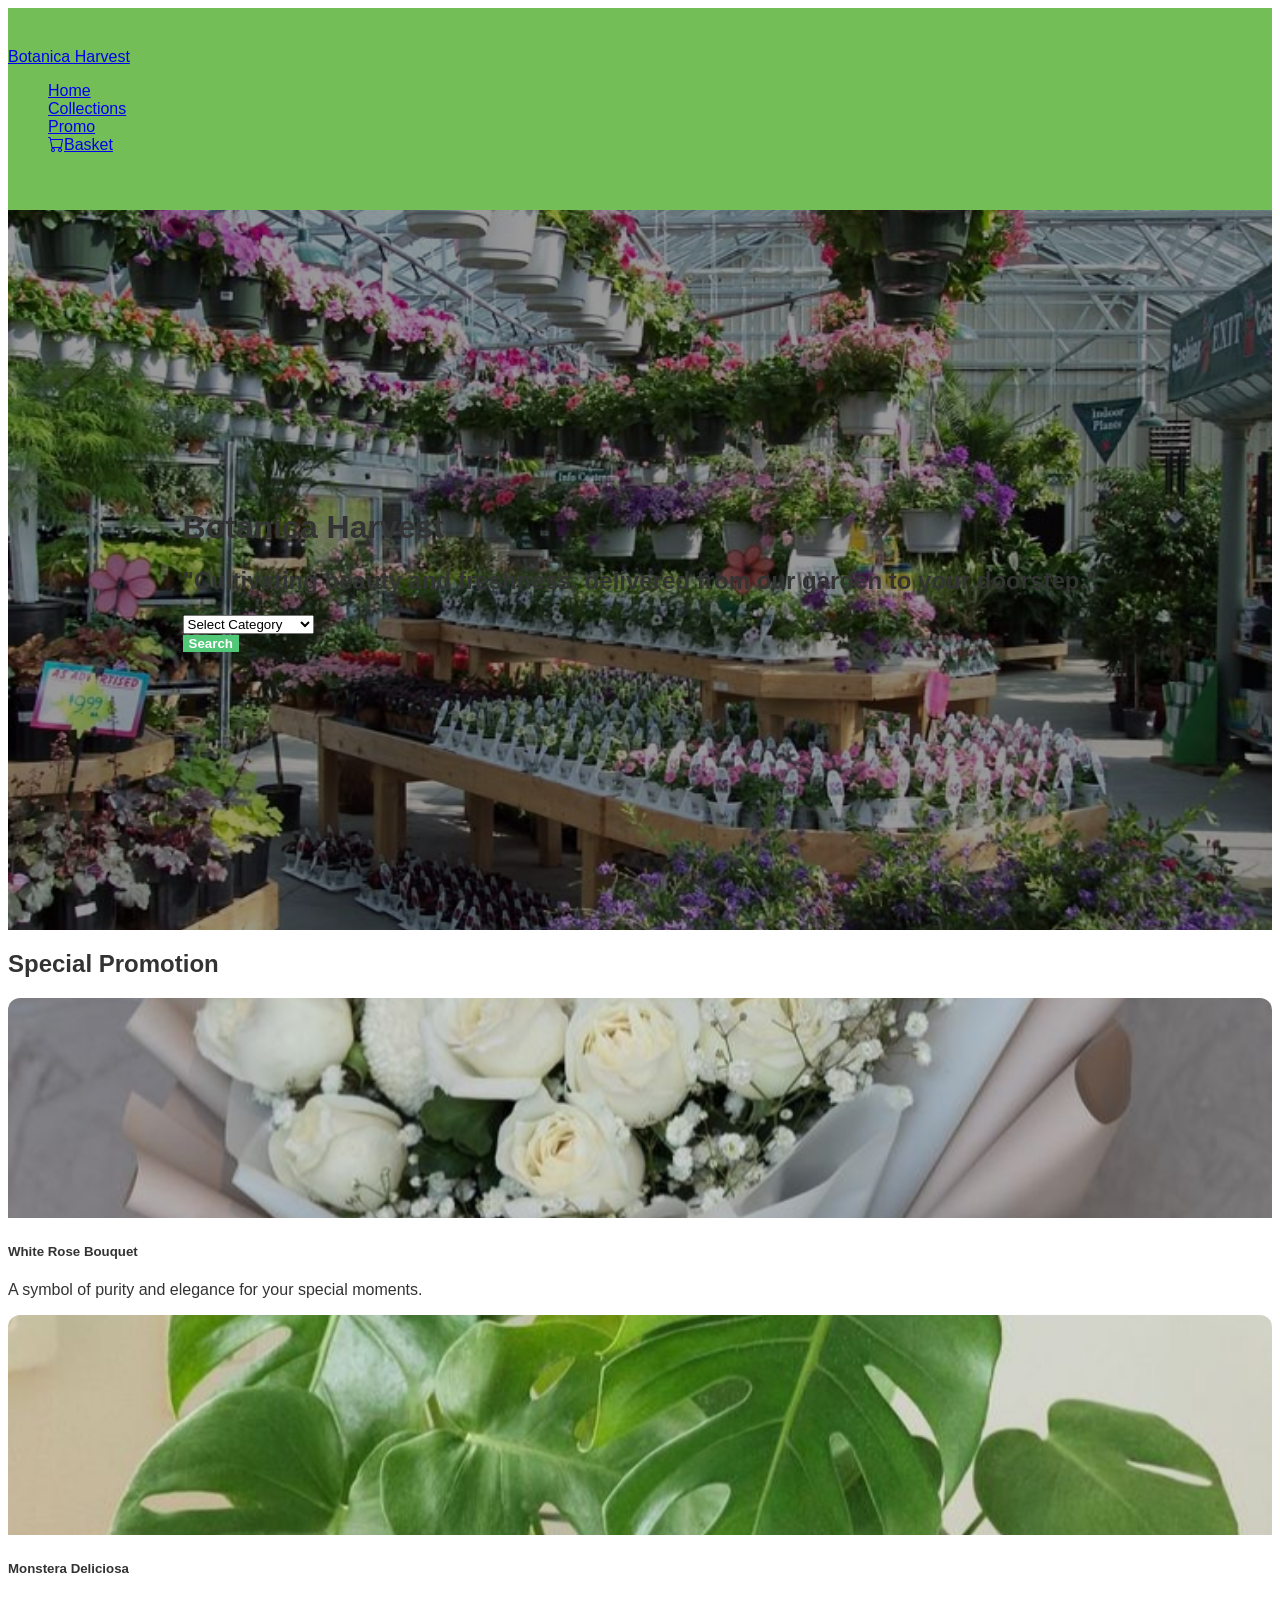
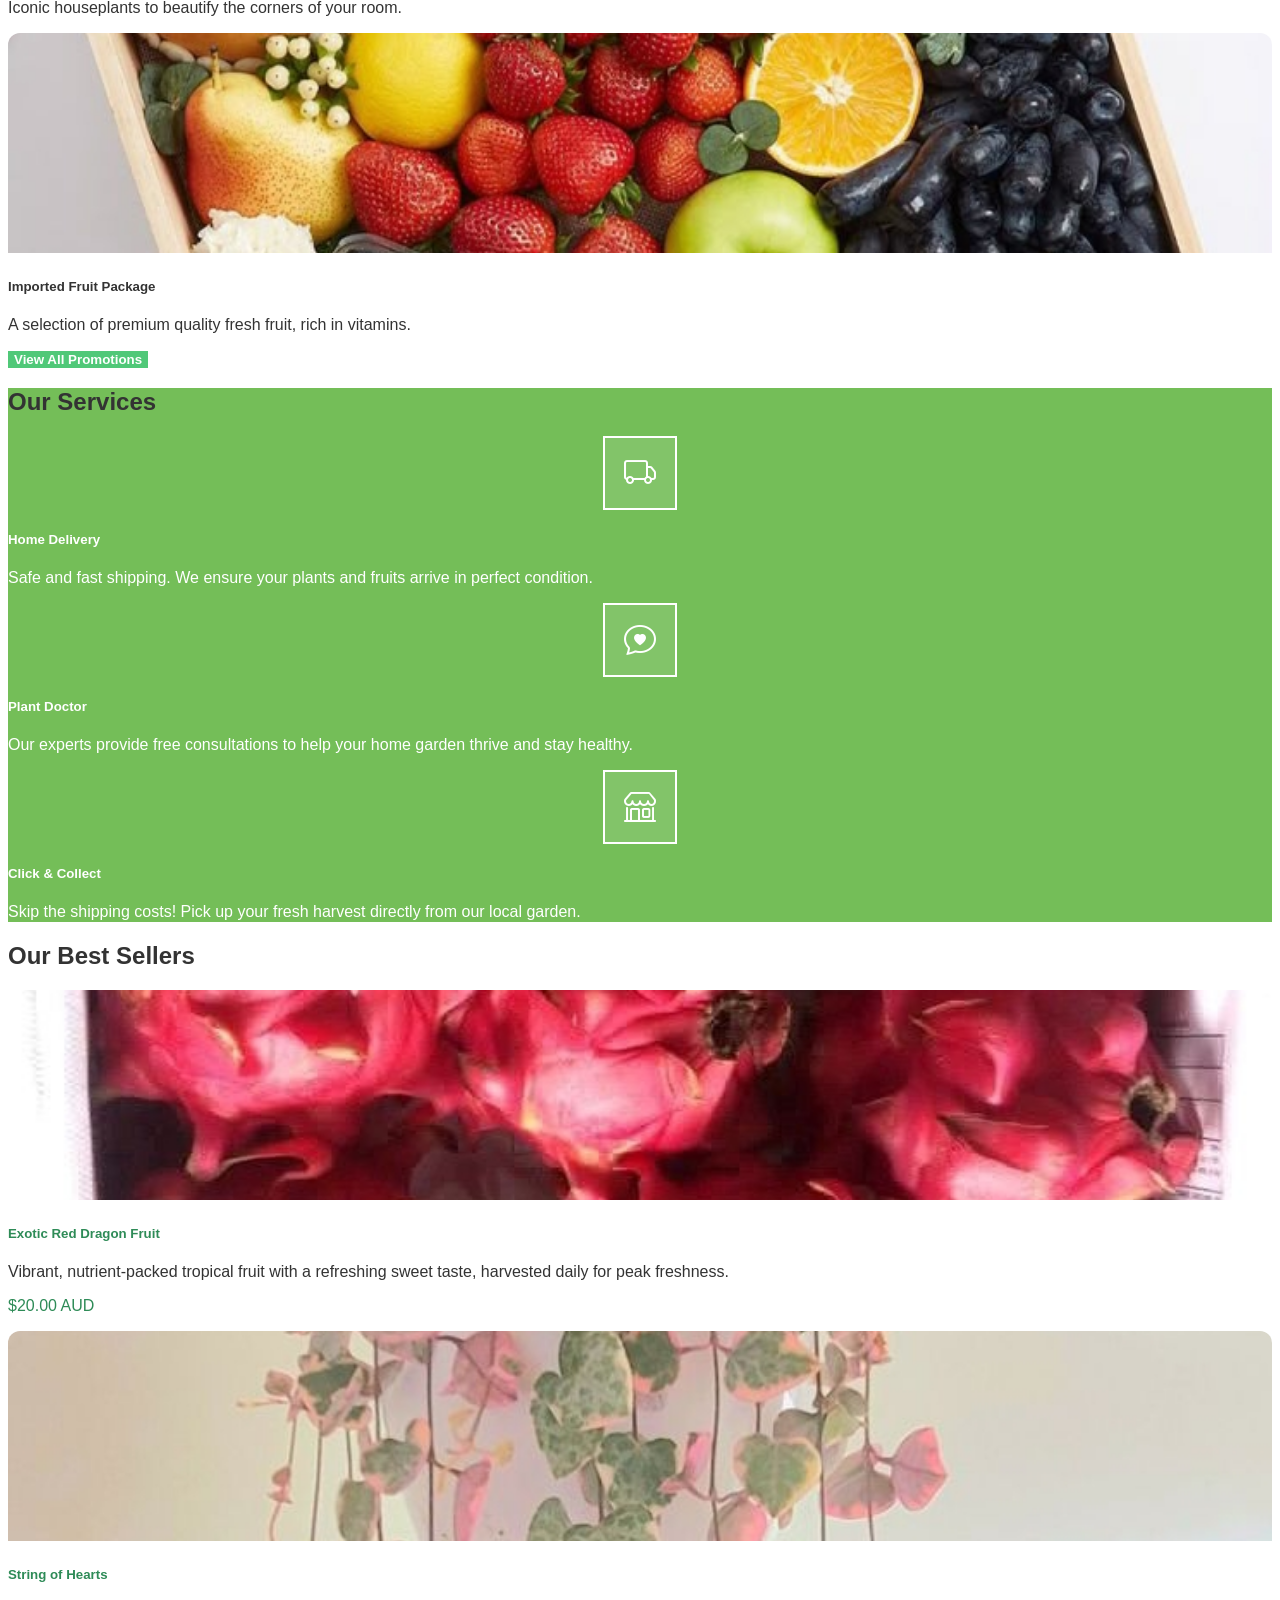
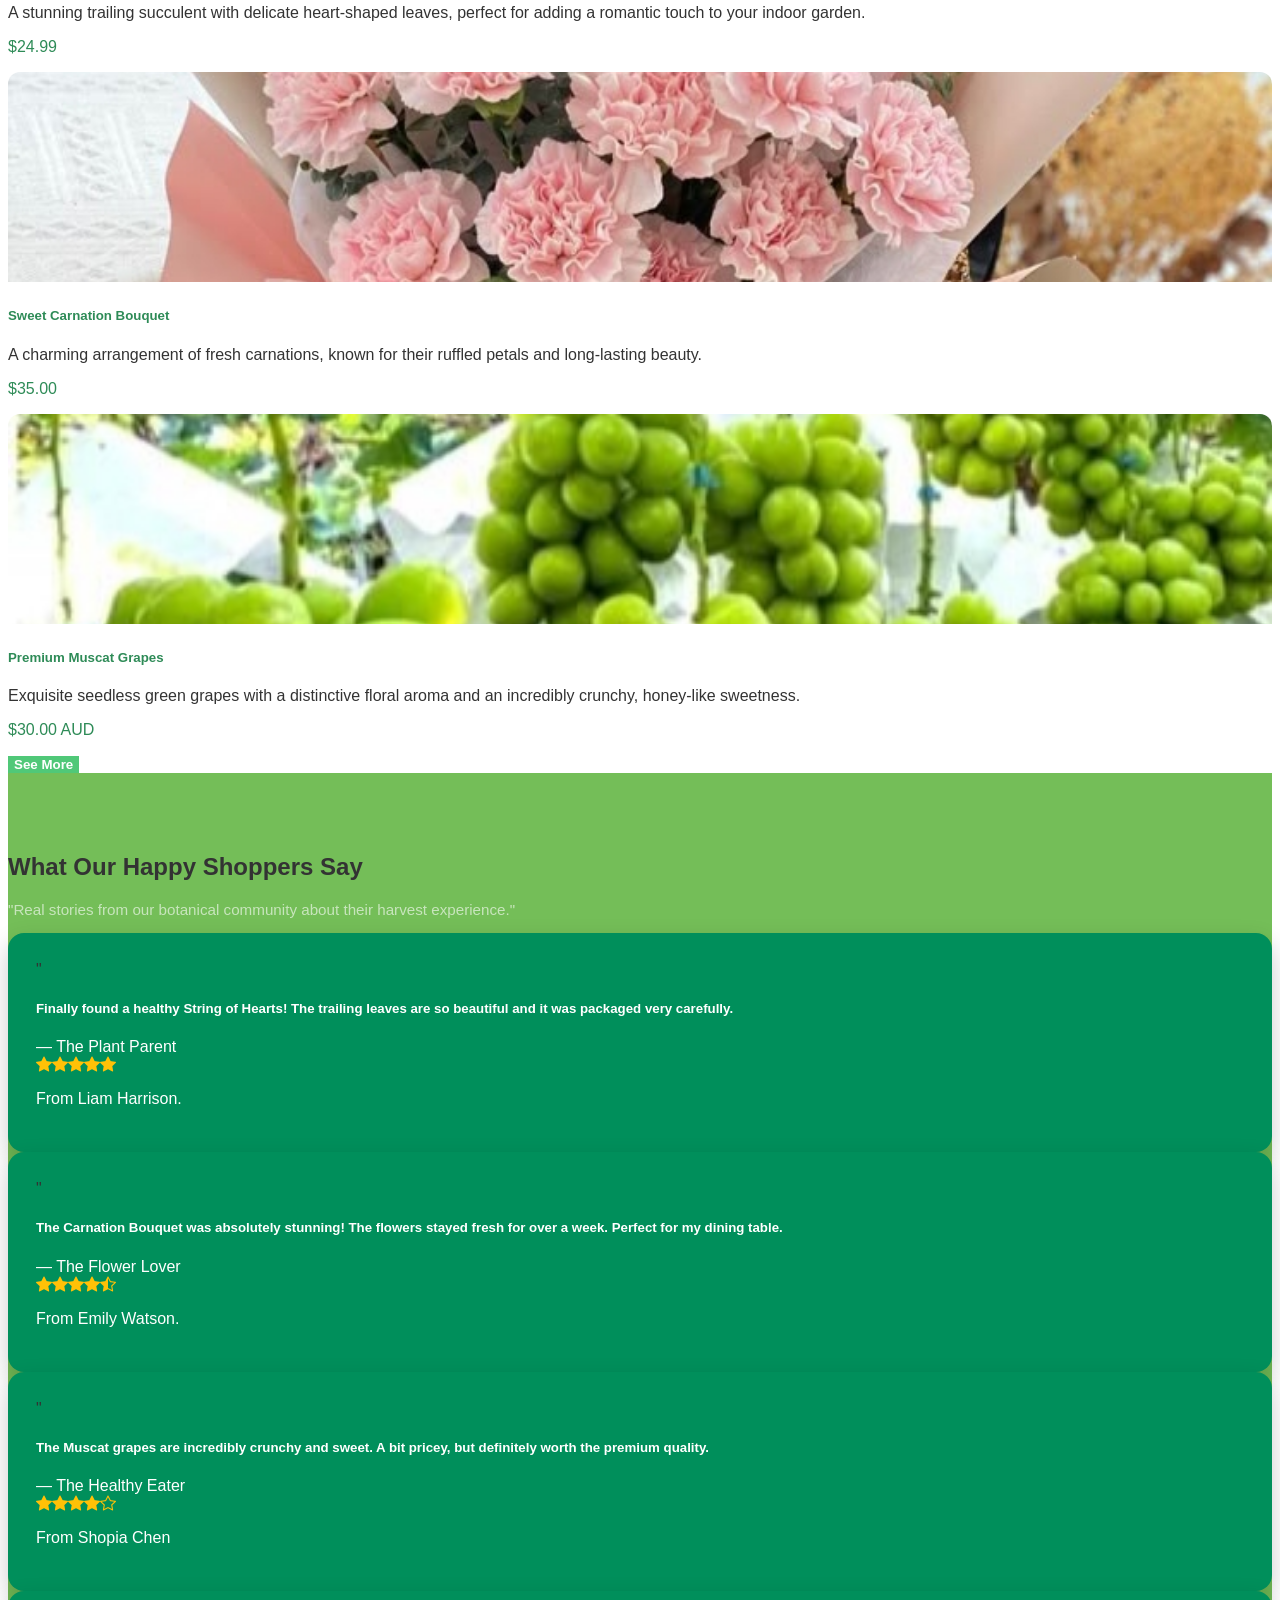
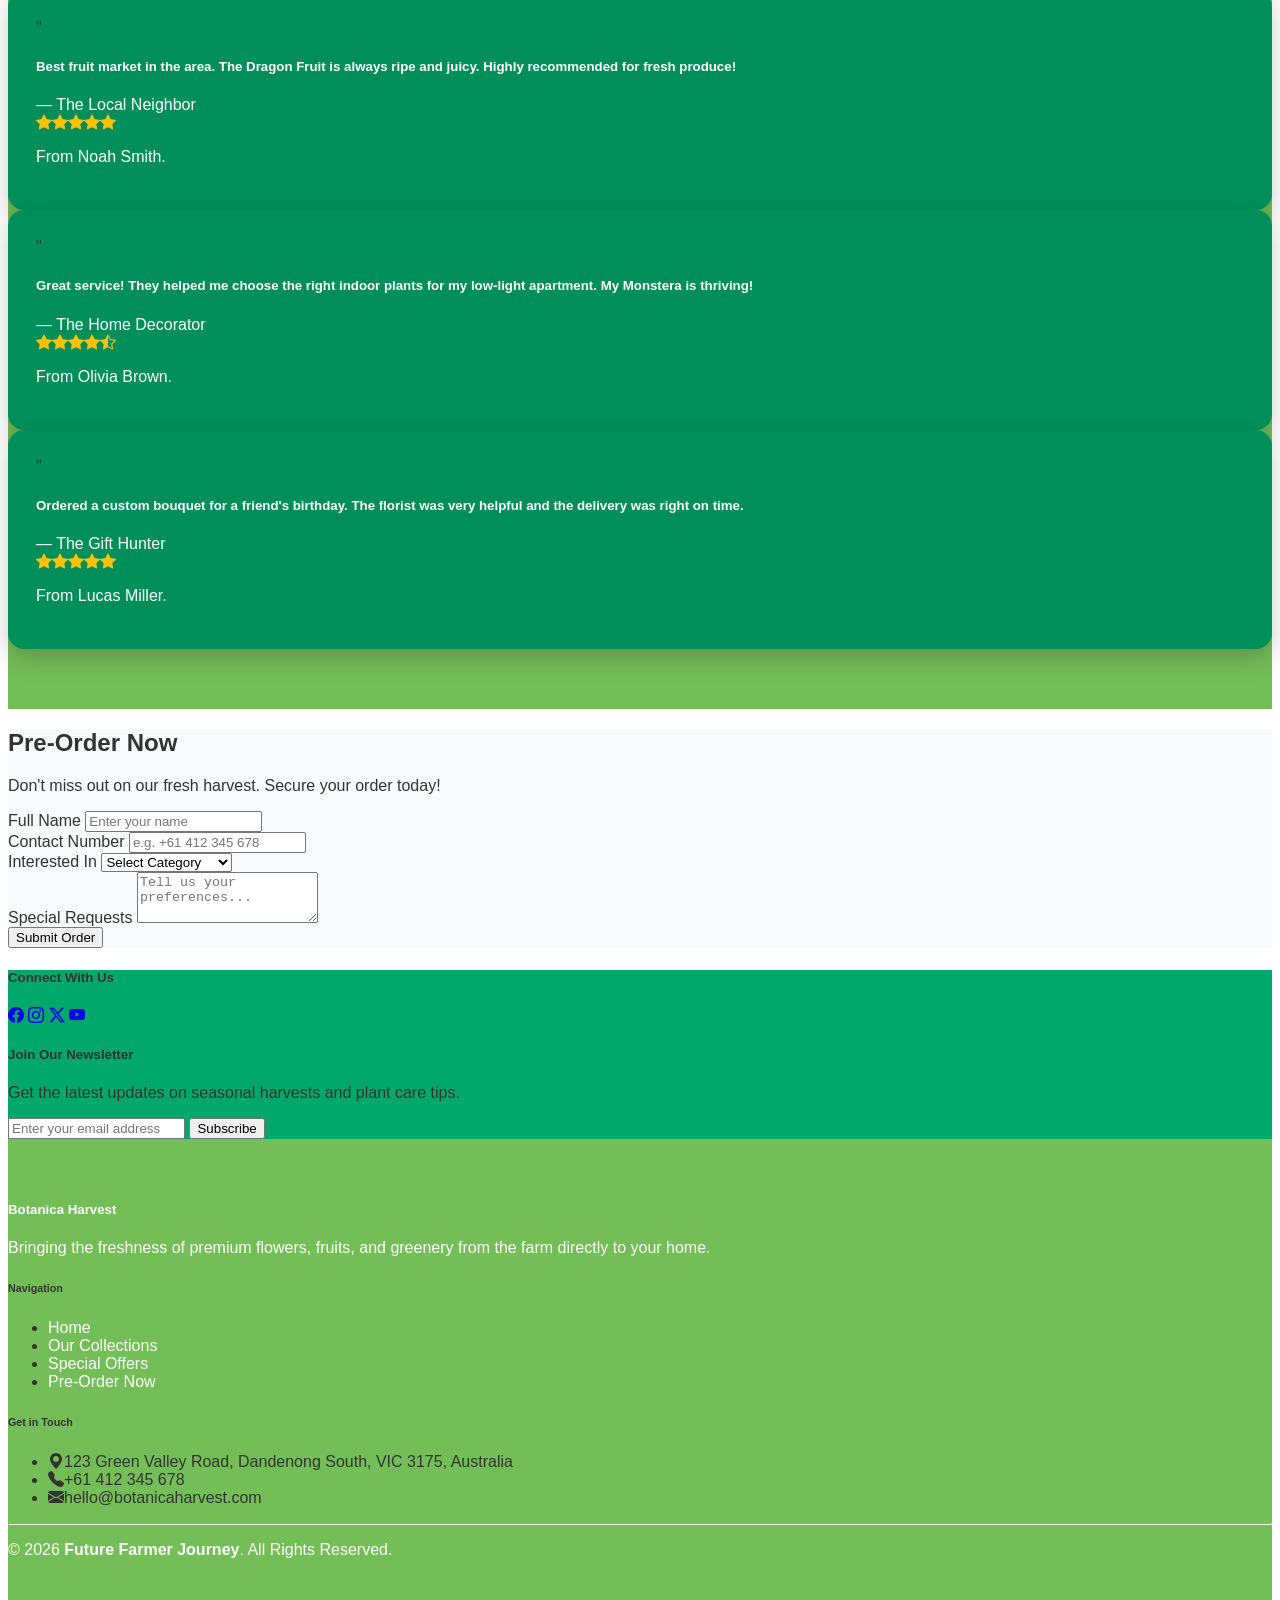
==== commit 4d5dc2d3: "Add files via upload" ====
--- a/index.html
+++ b/index.html
@@ -7,7 +7,7 @@
     
     <link rel="stylesheet" href="bootstrap-5.0.0-dist/css/bootstrap.min.css">
     <link rel="stylesheet" href="https://cdn.jsdelivr.net/npm/bootstrap-icons@1.13.1/font/bootstrap-icons.min.css">
-    <link rel="stylesheet" href="css/style.css">
+    <link rel="stylesheet" href="style.css">
     <link rel="stylesheet" href="dist/css/lightbox.min.css">
 </head>
 <body>
--- a/style.css
+++ b/style.css
@@ -0,0 +1,173 @@
+/* ========================================
+   BOTANICA HARVEST - ALL-IN-ONE CSS
+   Landing Page & Product Page
+   ======================================== */
+
+/* 1. IMPORT FONT & RESET */
+@import url('https://fonts.googleapis.com/css2?family=Montserrat:wght@400;500;700&display=swap');
+
+body {
+    font-family: 'Montserrat', sans-serif;
+    color: #333;
+}
+
+/* 2. WARNA UTAMA (DIGUNAKAN DI SEMUA HALAMAN) */
+.main-bg, .main-color-bg, .pelayanan, .testimony {
+    background-color: rgb(116, 190, 88) !important;
+}
+
+.text-main, .main-color {
+    color: rgb(116, 190, 88) !important;
+}
+
+/* 3. BANNER SECTION */
+/* Banner untuk Landing Page (Home) */
+.banner {
+    height: 80vh;
+    background: linear-gradient(rgba(0,0,0,0.4), rgba(0,0,0,0.4)), url('banner1.jpeg');
+    background-size: cover;
+    background-position: center;
+    display: flex;
+    align-items: center;
+    justify-content: center;
+}
+
+/* Banner khusus Halaman Produk */
+.produk-banner {
+    height: 50vh;
+    background: linear-gradient(rgba(0,0,0,0.4), rgba(0,0,0,0.4)), url('banner1.jpeg');
+    background-size: cover;
+    background-position: center;
+    display: flex;
+    align-items: center;
+    justify-content: center;
+}
+
+/* 4. KARTU PRODUK & EFEK HOVER (SANGAT PENTING) */
+.card, .card-promo, .testimony-card {
+    transition: transform 0.3s cubic-bezier(0.25, 0.46, 0.45, 0.94), box-shadow 0.3s ease;
+    overflow: hidden;
+    border-radius: 12px;
+    height: 100%;
+}
+
+.card:hover, .card-promo:hover {
+    transform: translateY(-10px);
+    box-shadow: 0 12px 24px rgba(0, 0, 0, 0.15) !important;
+}
+
+.card-img-top {
+    width: 100%;
+    height: 220px; 
+    object-fit: cover;
+    transition: transform 0.5s ease; 
+}
+
+/* Efek zoom gambar saat kartu di-hover */
+.card:hover .card-img-top, .card-promo:hover .card-img-top {
+    transform: scale(1.1);
+}
+
+/* 5. PELAYANAN (LANDING PAGE) */
+.pelayanan {
+    background-color:rgb(116,190,88)!important;
+}
+
+.pelayanan .icon-circle {
+    width: 90px;
+    height: 90px;
+    border: solid 2px rgb(255, 255, 255);
+    display: flex;
+    align-items: center;
+    justify-content: center;
+    margin: 0 auto;
+    background-color: rgba(255, 255, 255, 0.1);
+}
+
+.pelayanan .icon-circle i {
+    color: rgb(255, 255, 255) !important;
+    font-size: 2rem;
+}
+
+.pelayanan h5, .pelayanan p {
+    color: rgb(255, 255, 255) !important;
+}
+
+.pelayanan-content {
+    transition: transform 0.3s cubic-bezier(0.25, 0.46, 0.45, 0.94), box-shadow 0.3s ease;
+    will-change: transform;
+}
+
+/* 6. TESTIMONI (LANDING PAGE) */
+.testimony {
+    background-color: rgb(116,190,88) !important;
+    padding: 60px 0;
+}
+
+.testimony-card {
+    background-color: rgb(0, 143, 91) !important; 
+    border: none;
+    border-radius: 16px;
+    padding: 28px;
+    transition: 0.3s;
+    height: 100%;
+    /* Shadow untuk efek timbul */
+    box-shadow: 0 10px 25px rgba(0, 0, 0, 0.2);
+}
+
+.testimony-card:hover {
+    transform: translateY(-10px) scale(1.05);
+    background-color: rgb(0, 122, 77) !important;
+}
+
+.testimony-card .stars {
+    color: rgb(255, 193, 7) !important; /* Gold: #FFC107 */
+}
+
+.testimony-card h5, .testimony-card p, .testimony-card .author {
+    color: rgb(255, 255, 255) !important;
+}
+
+/* 7. PAGINATION (PRODUK PAGE) */
+.pagination .page-link {
+    color: rgb(116, 190, 88);
+    border: 1px solid #dee2e6;
+}
+
+.pagination .page-item.active .page-link {
+    background-color: rgb(116, 190, 88) !important;
+    border-color: rgb(116, 190, 88) !important;
+    color: white !important;
+}
+
+/* 8. BUTTONS */
+.btn-warning {
+    background-color: rgb(80, 200, 120) !important;
+    border: none !important;
+    color: white !important;
+    font-weight: 700;
+    transition: 0.3s;
+}
+
+.btn-warning:hover {
+    transform: scale(1.05);
+    background-color: rgb(0, 77, 50) !important;
+}
+
+/* 9. FOOTER (SEMUA HALAMAN) */
+footer, .footer, .bg-dark {
+    background-color: rgb(116, 190, 88) !important;
+    padding: 40px 0;
+}
+
+footer a, footer p, footer h5 {
+    color: rgb(255, 255, 255) !important;
+    text-decoration: none;
+}
+
+/* 3. EFEK HOVER: Kartu Naik Ke Atas */
+.card:hover, .card-promo:hover, .hovered-card:hover, .testimony-card:hover, .pelayanan-content:hover, .menu-favorit-content:hover {
+    transform: translateY(-10px);
+    box-shadow: 0 12px 24px rgba(0, 0, 0, 0.15) !important;
+    z-index: 10;
+}
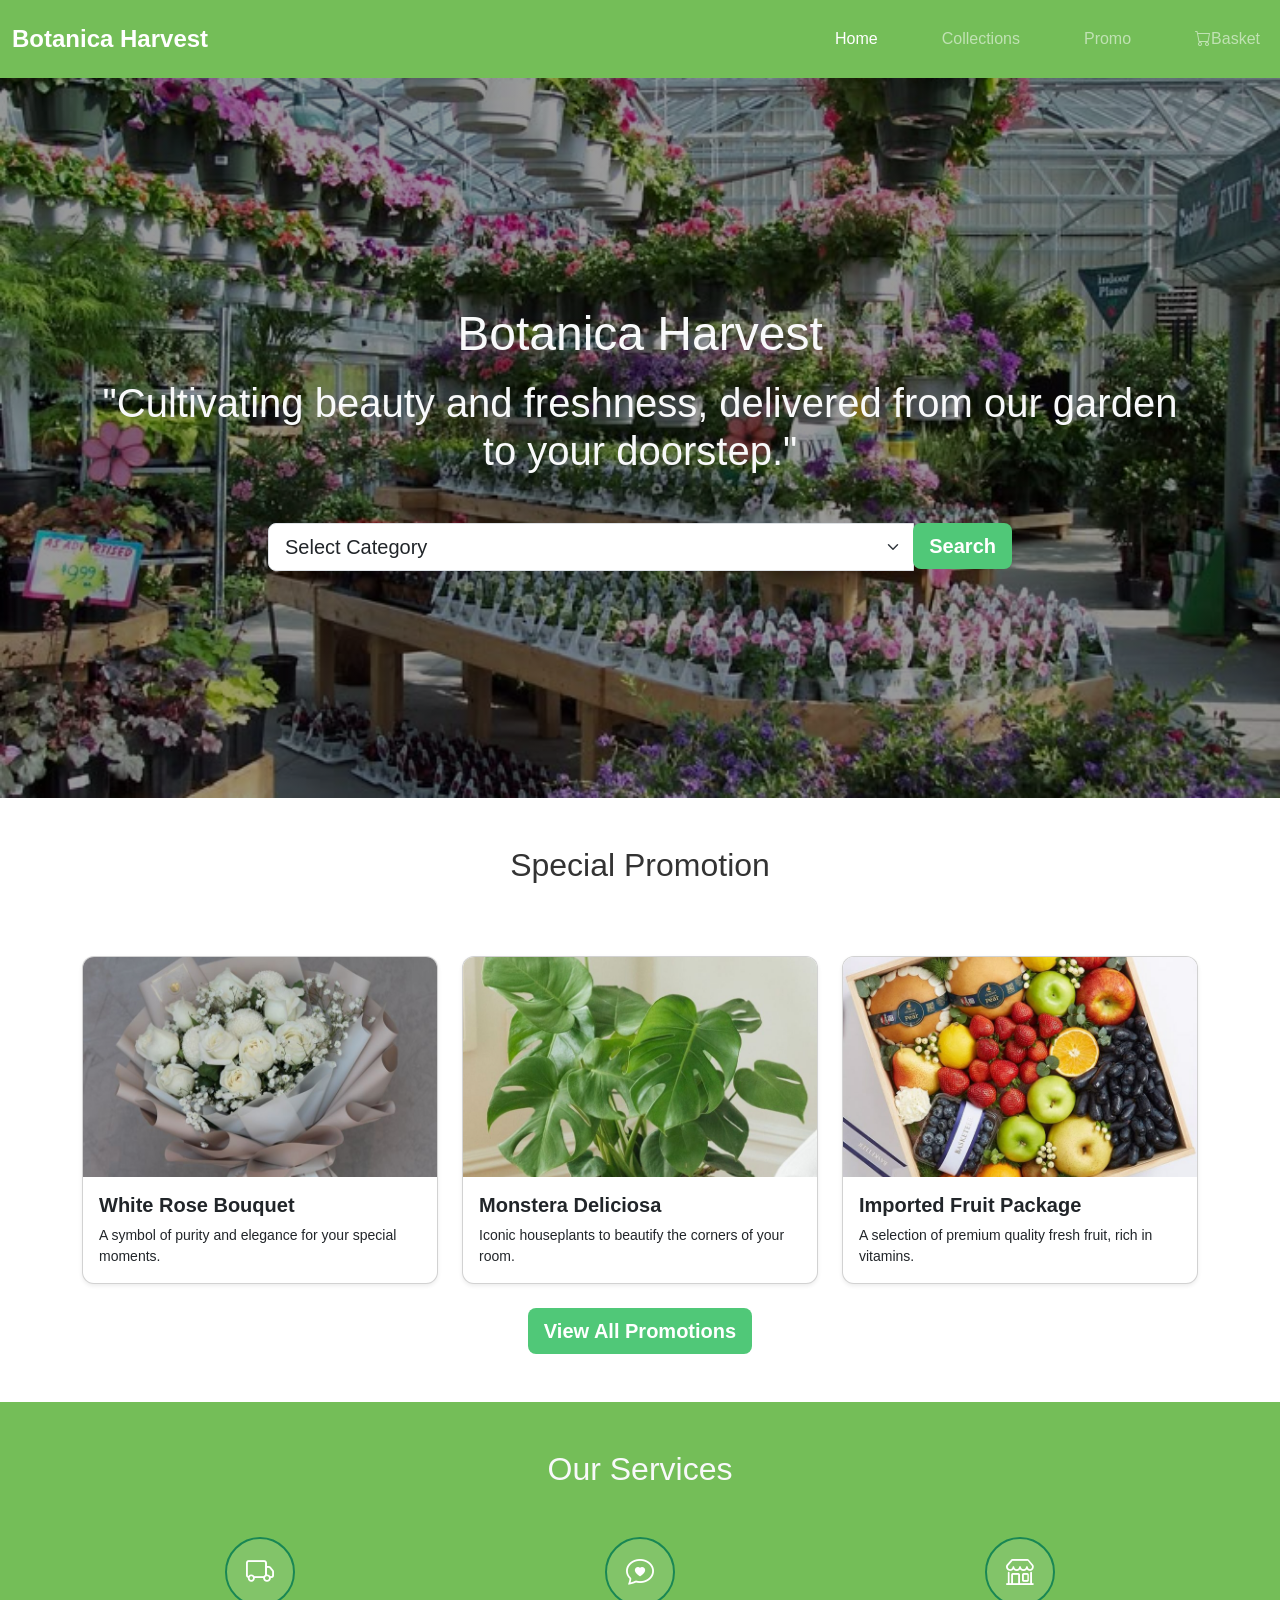
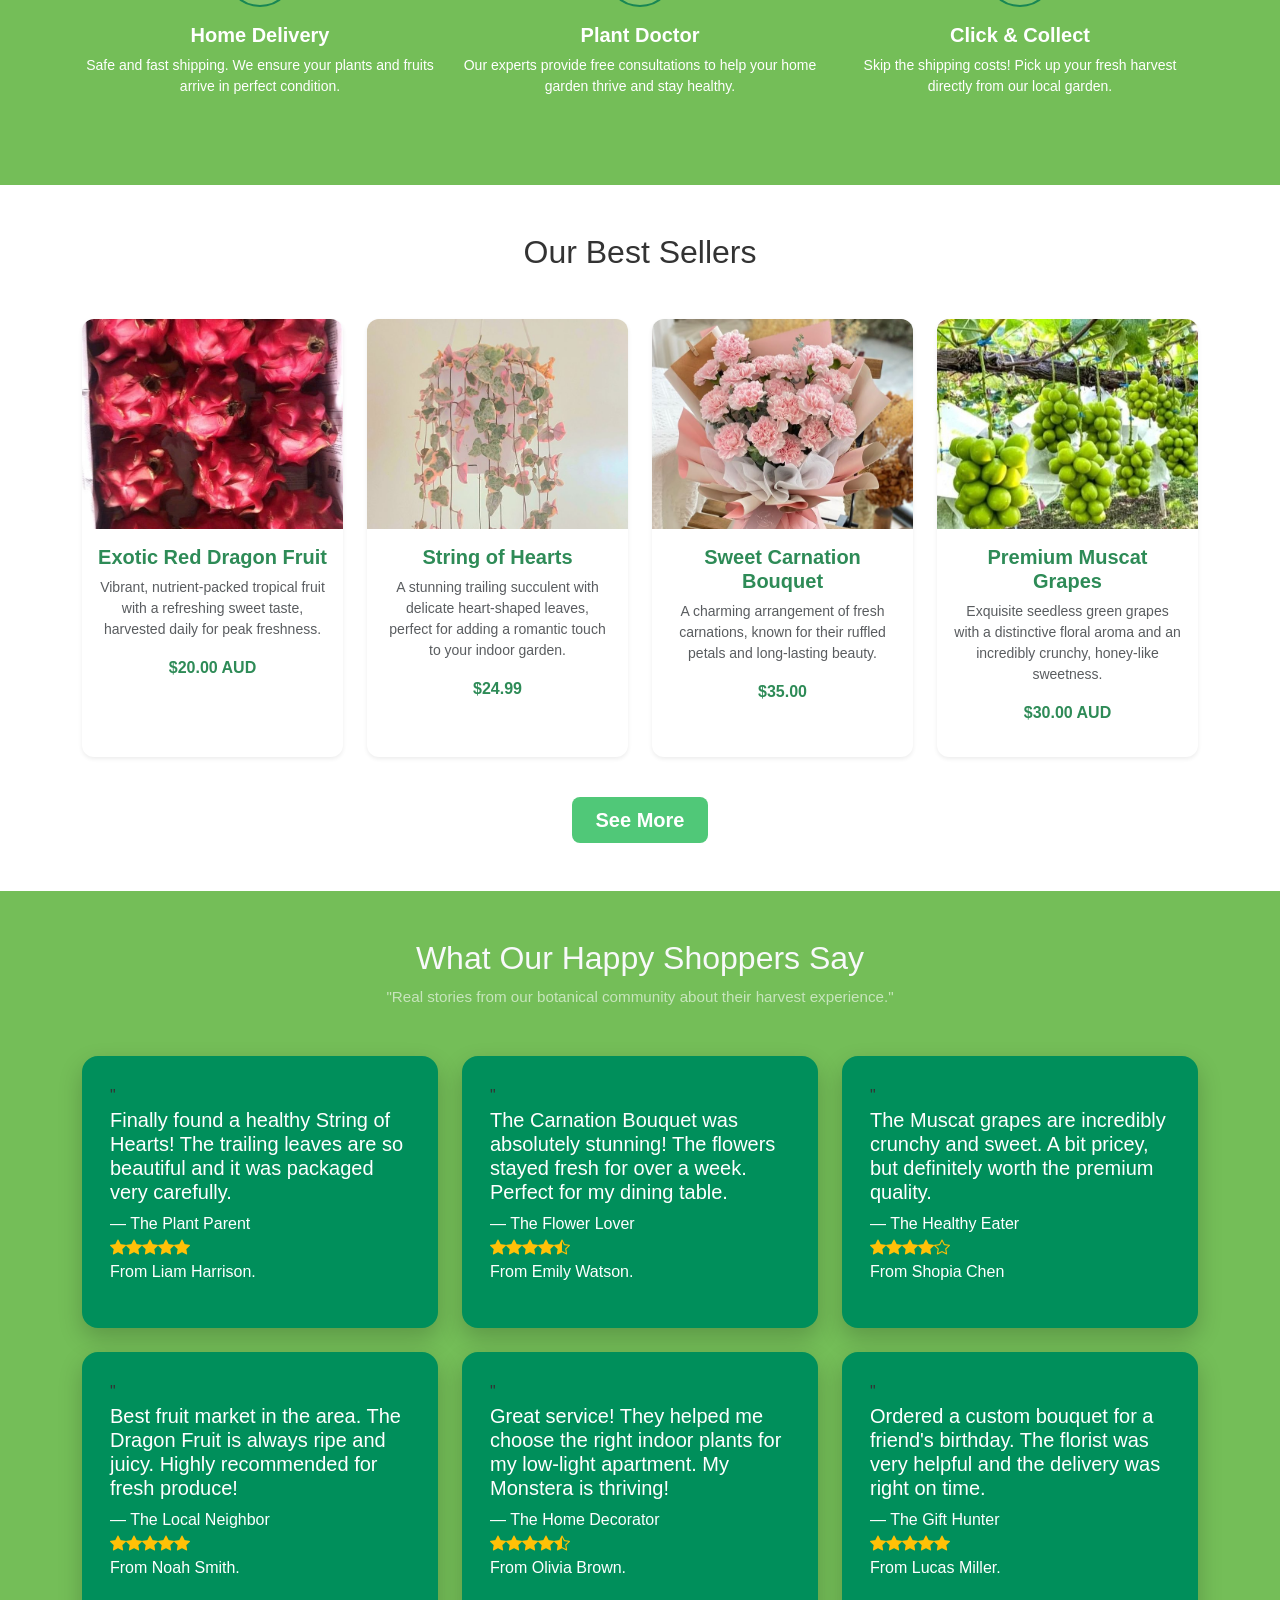
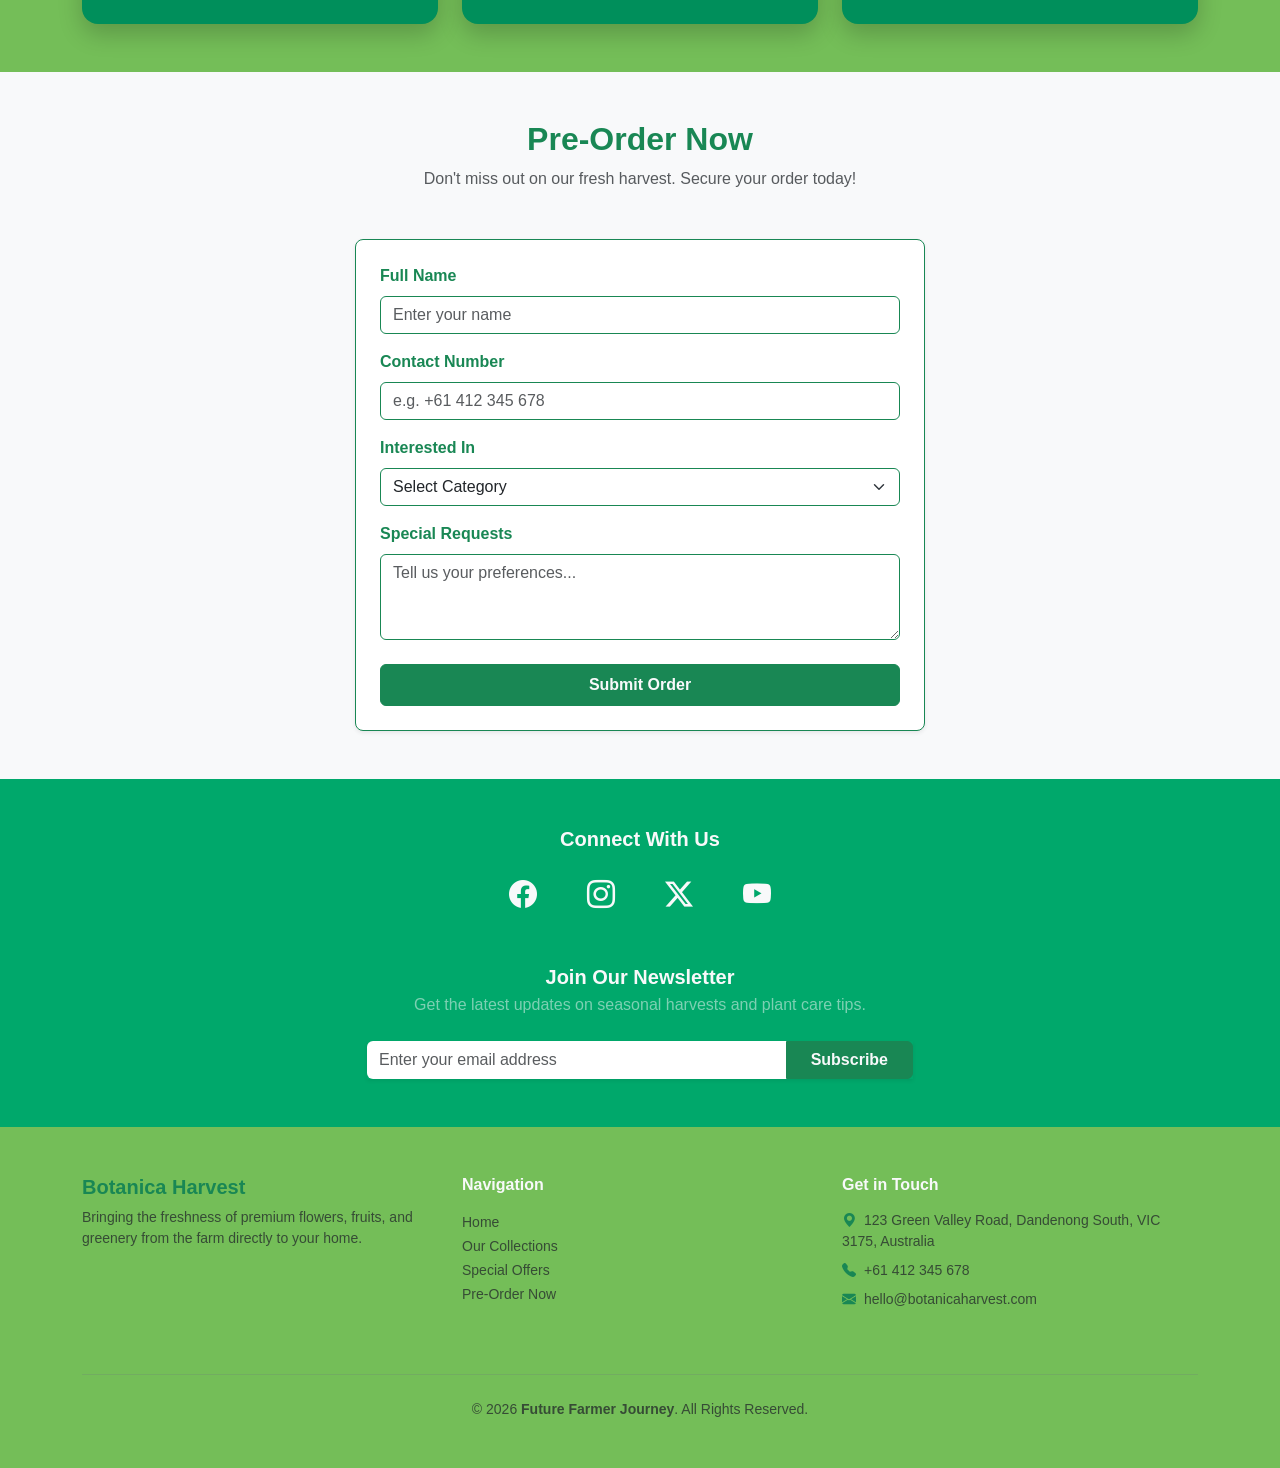
==== commit 7ed09466: "Add files via upload" ====
--- a/index.html
+++ b/index.html
@@ -5,7 +5,7 @@
     <meta name="viewport" content="width=device-width, initial-scale=1.0">
     <title>Botanica Harvest | Home</title>
     
-    <link rel="stylesheet" href="bootstrap-5.0.0-dist/css/bootstrap.min.css">
+<link href="https://cdn.jsdelivr.net/npm/bootstrap@5.3.0/dist/css/bootstrap.min.css" rel="stylesheet">
     <link rel="stylesheet" href="https://cdn.jsdelivr.net/npm/bootstrap-icons@1.13.1/font/bootstrap-icons.min.css">
     <link rel="stylesheet" href="style.css">
     <link rel="stylesheet" href="dist/css/lightbox.min.css">
